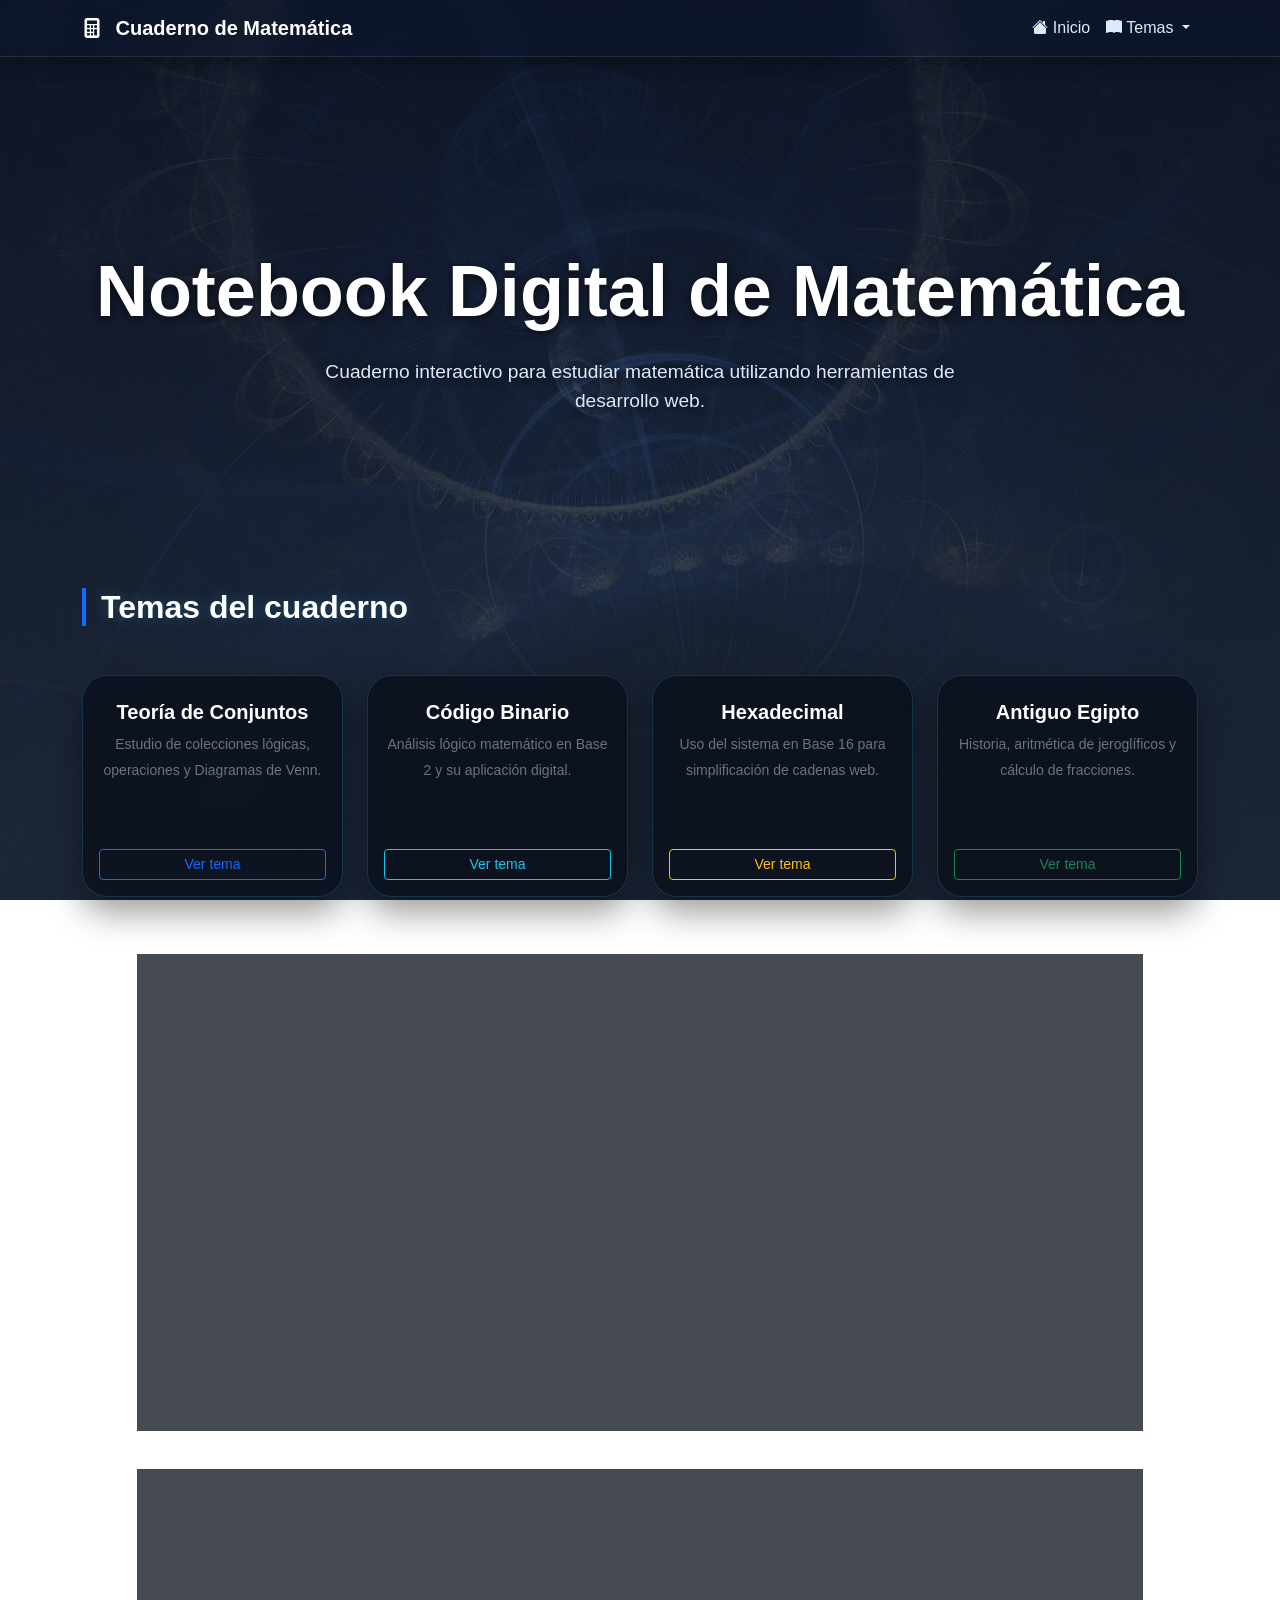
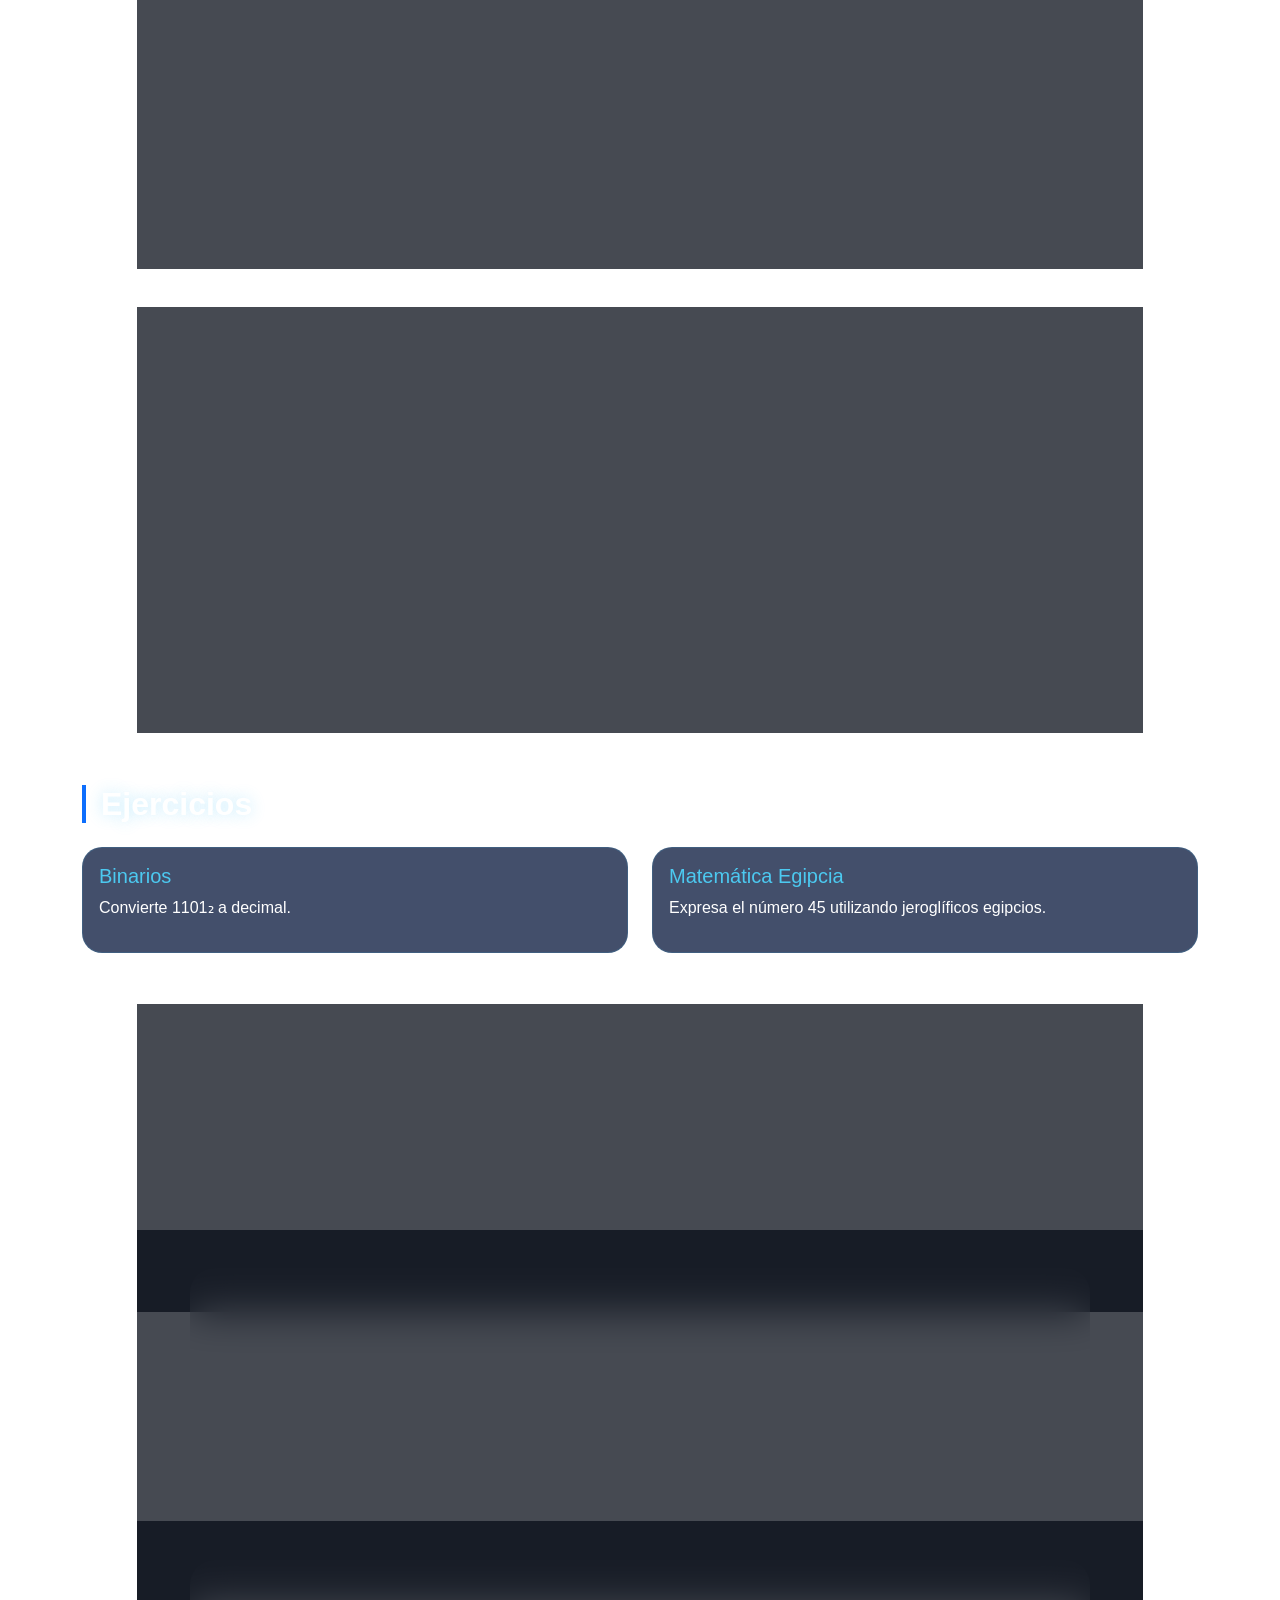
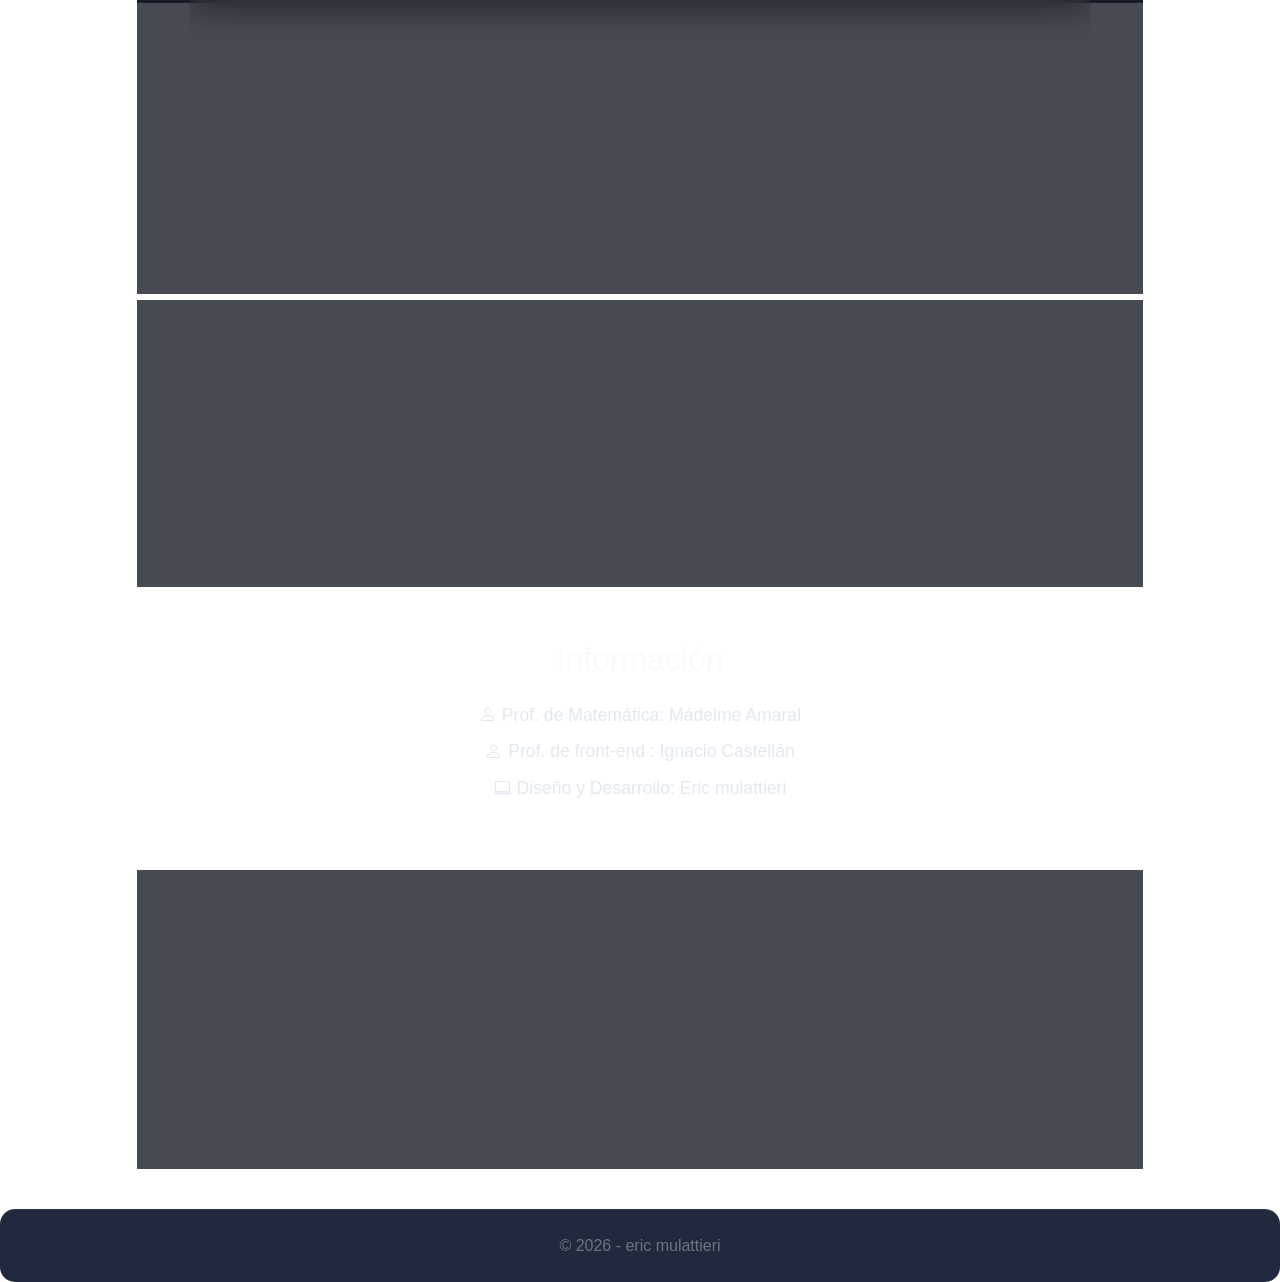
==== index.html @ 57515ef2 "primer commit" ====
<!doctype html>
<html lang="es">
  <head>
    <meta charset="UTF-8" />
    <meta name="viewport" content="width=device-width, initial-scale=1.0" />
    <title>Notebook Digital de Matemática</title>

    <link
      href="https://cdn.jsdelivr.net/npm/bootstrap@5.3.3/dist/css/bootstrap.min.css"
      rel="stylesheet"
    />
    <link
      rel="stylesheet"
      href="https://cdn.jsdelivr.net/npm/bootstrap-icons@1.11.3/font/bootstrap-icons.min.css"
    />
    <link rel="stylesheet" href="css/style.css" />
  </head>

  <body>
    <nav class="navbar navbar-expand-lg navbar-dark fixed-top custom-navbar">
      <div class="container">
        <a class="navbar-brand fw-bold" href="#">
          <i class="bi bi-calculator-fill me-2"></i>
          Cuaderno de Matemática
        </a>

        <button
          class="navbar-toggler"
          type="button"
          data-bs-toggle="collapse"
          data-bs-target="#menu"
        >
          <span class="navbar-toggler-icon"></span>
        </button>

        <div class="collapse navbar-collapse" id="menu">
          <ul class="navbar-nav ms-auto">
            <li class="nav-item">
              <a class="nav-link active" href="#">
                <i class="bi bi-house-fill"></i> Inicio
              </a>
            </li>
            <li class="nav-item dropdown">
              <a
                class="nav-link dropdown-toggle"
                href="#"
                id="navbarDropdown"
                role="button"
                data-bs-toggle="dropdown"
                aria-expanded="false"
              >
                <i class="bi bi-book-fill"></i> Temas
              </a>
              <ul class="dropdown-menu" aria-labelledby="navbarDropdown">
                <li>
                  <a class="dropdown-item" href="#teoria-conjuntos"
                    >Teoría de Conjuntos</a
                  >
                </li>
                <li>
                  <a class="dropdown-item" href="#sistema-binario"
                    >Código Binario</a
                  >
                </li>
                <li>
                  <a class="dropdown-item" href="#sistema-hexadecimal"
                    >Hexadecimal</a
                  >
                </li>
                <li>
                  <a class="dropdown-item" href="#matematica-egipto"
                    >Antiguo Egipto</a
                  >
                </li>
              </ul>
            </li>
          </ul>
        </div>
      </div>
    </nav>

    <header class="hero">
      <div class="container text-center">
        <h1 class="display-2 fw-bold mt-4">Notebook Digital de Matemática</h1>
        <p class="lead mt-4">
          Cuaderno interactivo para estudiar matemática utilizando herramientas
          de desarrollo web.
        </p>
      </div>
    </header>

    <section class="container py-5">
      <h2 class="section-title mb-4">Temas del cuaderno</h2>
      <div class="row g-4">
        <div class="col-md-6 col-lg-3">
          <div
            class="card h-100 glass-card text-center p-3 d-flex flex-column justify-content-between"
          >
            <div class="card-body p-0">
              <h5 class="card-title fw-bold text-white mt-2">
                Teoría de Conjuntos
              </h5>
              <p class="card-text text-secondary small">
                Estudio de colecciones lógicas, operaciones y Diagramas de Venn.
              </p>
            </div>
            <div class="mt-3">
              <a
                href="#teoria-conjuntos"
                class="btn btn-sm btn-outline-primary w-100"
                >Ver tema</a
              >
            </div>
          </div>
        </div>

        <div class="col-md-6 col-lg-3">
          <div
            class="card h-100 glass-card text-center p-3 d-flex flex-column justify-content-between"
          >
            <div class="card-body p-0">
              <h5 class="card-title fw-bold text-white mt-2">Código Binario</h5>
              <p class="card-text text-secondary small">
                Análisis lógico matemático en Base 2 y su aplicación digital.
              </p>
            </div>
            <div class="mt-3">
              <a
                href="#sistema-binario"
                class="btn btn-sm btn-outline-info w-100"
                >Ver tema</a
              >
            </div>
          </div>
        </div>

        <div class="col-md-6 col-lg-3">
          <div
            class="card h-100 glass-card text-center p-3 d-flex flex-column justify-content-between"
          >
            <div class="card-body p-0">
              <h5 class="card-title fw-bold text-white mt-2">Hexadecimal</h5>
              <p class="card-text text-secondary small">
                Uso del sistema en Base 16 para simplificación de cadenas web.
              </p>
            </div>
            <div class="mt-3">
              <a
                href="#sistema-hexadecimal"
                class="btn btn-sm btn-outline-warning w-100"
                >Ver tema</a
              >
            </div>
          </div>
        </div>

        <div class="col-md-6 col-lg-3">
          <div
            class="card h-100 glass-card text-center p-3 d-flex flex-column justify-content-between"
          >
            <div class="card-body p-0">
              <h5 class="card-title fw-bold text-white mt-2">Antiguo Egipto</h5>
              <p class="card-text text-secondary small">
                Historia, aritmética de jeroglíficos y cálculo de fracciones.
              </p>
            </div>
            <div class="mt-3">
              <a
                href="#matematica-egipto"
                class="btn btn-sm btn-outline-success w-100"
                >Ver tema</a
              >
            </div>
          </div>
        </div>
      </div>
    </section>

    <main id="contenedor-secciones-temas">
      <section id="teoria-conjuntos" class="container py-5 scroll-margin">
        <div class="glass-card p-4 mb-4">
          <h2 class="fw-bold mb-4">
            <i class="bi bi-diagram-3-fill me-2 text-primary"></i>Teoría de
            Conjuntos y Diagramas de Venn
          </h2>
          <div class="row g-4">
            <div class="col-lg-6">
              <h4 class="fw-bold text-primary">Conceptos Básicos</h4>
              <p
                class="text-secondary"
                style="text-align: justify; line-height: 1.6"
              >
                La teoría de conjuntos es una rama fundamental de la matemática
                que se encarga de estudiar las propiedades y relaciones de las
                colecciones de objetos, conocidos como elementos. Un conjunto se
                define claramente cuando es posible determinar de forma objetiva
                si un elemento pertenece o no a él. Las operaciones esenciales
                entre conjuntos incluyen la Unión, la Intersección y la
                Diferencia.
              </p>
            </div>
            <div class="col-lg-6">
              <h4 class="fw-bold text-success">Representación Gráfica</h4>
              <p
                class="text-secondary"
                style="text-align: justify; line-height: 1.6"
              >
                Para visualizar de manera gráfica estas relaciones lógicas, se
                utilizan los Diagramas de Venn, ideados por John Venn en 1880.
                En estos diagramas, un rectángulo exterior representa el
                conjunto Universo (U), mientras que círculos u óvalos en su
                interior ilustran los conjuntos individuales, facilitando la
                resolución de problemas lógicos complejos.
              </p>
            </div>
          </div>
        </div>
      </section>

      <section id="sistema-binario" class="container py-5 scroll-margin">
        <div class="glass-card p-4 mb-4">
          <h2 class="fw-bold mb-4">
            <i class="bi bi-binary me-2 text-info"></i>Sistemas Numéricos:
            Código Binario
          </h2>
          <div class="row g-4">
            <div class="col-lg-6">
              <h4 class="fw-bold text-info">Lógica de Base 2</h4>
              <p
                class="text-secondary"
                style="text-align: justify; line-height: 1.6"
              >
                El sistema binario utiliza exclusivamente dos dígitos: el 0 y el
                1. Es un sistema posicional donde cada posición representa una
                potencia de base 2 ($2^0, 2^1, 2^2$, etc.). En las ciencias de
                la computación, representa la unidad mínima de información
                binaria conocida como bit.
              </p>
            </div>
            <div class="col-lg-6">
              <h4 class="fw-bold text-info">Aplicación de Computación</h4>
              <p
                class="text-secondary"
                style="text-align: justify; line-height: 1.6"
              >
                A nivel físico, los microprocesadores interpretan estos dígitos
                como estados eléctricos: el 0 equivale a la ausencia de
                corriente (falso) y el 1 al paso de energía (verdadero). Toda la
                arquitectura de software actual se traduce en millones de estas
                operaciones fundamentales.
              </p>
            </div>
          </div>
        </div>
      </section>

      <section id="sistema-hexadecimal" class="container py-5 scroll-margin">
        <div class="glass-card p-4 mb-4">
          <h2 class="fw-bold mb-4">
            <i class="bi bi-hash me-2 text-warning"></i>Sistemas Numéricos:
            Hexadecimal
          </h2>
          <div class="row g-4">
            <div class="col-lg-6">
              <h4 class="fw-bold text-warning">Lógica de Base 16</h4>
              <p
                class="text-secondary"
                style="text-align: justify; line-height: 1.6"
              >
                El sistema hexadecimal es un sistema de base 16 que emplea 16
                símbolos diferentes. Utiliza los dígitos del 0 al 9 para los
                primeros diez valores, y las letras de la A a la F para
                representar los valores del 10 al 15 ($A=10, B=11, C=12, D=13,
                E=14, F=15$).
              </p>
            </div>
            <div class="col-lg-6">
              <h4 class="fw-bold text-warning">Uso en Desarrollo Web</h4>
              <p
                class="text-secondary"
                style="text-align: justify; line-height: 1.6"
              >
                Es fundamental en programación frontend porque simplifica la
                lectura de grandes cadenas binarias. Su uso más cotidiano es la
                definición de colores en la web mediante el código HEX (por
                ejemplo, #FFFFFF para blanco o #4CC9F0 para celeste) y el mapeo
                de direcciones de memoria de hardware.
              </p>
            </div>
          </div>
        </div>
      </section>
    </main>

    <section id="ejercicios" class="container py-5">
      <h2 class="section-title mb-4">Ejercicios</h2>
      <div class="row g-4" id="contenedor-ejercicios">
        <div class="col-md-6">
          <div class="card exercise-card h-100">
            <div class="card-body">
              <h5>Binarios</h5>
              <p>Convierte 1101₂ a decimal.</p>
            </div>
          </div>
        </div>

        <div class="col-md-6">
          <div class="card exercise-card h-100">
            <div class="card-body">
              <h5>Matemática Egipcia</h5>
              <p>Expresa el número 45 utilizando jeroglíficos egipcios.</p>
            </div>
          </div>
        </div>
      </div>
    </section>

    <section class="container py-3">
      <div class="glass-card mb-4 p-4">
        <h2 class="fw-bold">
          <i class="bi bi-cpu-fill me-2 text-info"></i>El Sistema Binario en la
          Era Digital
        </h2>
        <p
          class="mt-3 text-secondary"
          style="text-align: justify; line-height: 1.6"
        >
          El sistema binario es un sistema de numeración posicional que utiliza
          únicamente dos dígitos: el cero (0) y el uno (1). A diferencia del
          sistema decimal que usamos cotidianamente basado en diez dígitos, el
          binario representa la columna vertebral de la informática moderna y la
          tecnología digital.
        </p>
      </div>

      <div class="glass-card mb-4">
        <h2>Convertidor Binario a Decimal</h2>
        <div class="row g-3 mt-3">
          <div class="col-md-8">
            <input
              type="text"
              id="binarioInput"
              class="form-control"
              placeholder="Ejemplo: 1010"
            />
          </div>
          <div class="col-md-4">
            <button
              class="btn btn-primary w-100"
              onclick="convertirBinarioADecimal()"
            >
              Convertir a Decimal
            </button>
          </div>
        </div>
        <div id="resultadoBinario" class="alert alert-info mt-4 mb-0">
          Resultado: -
        </div>
      </div>

      <div class="glass-card mb-4">
        <h2>Convertidor Decimal a Binario</h2>
        <div class="row g-3 mt-3">
          <div class="col-md-8">
            <input
              type="number"
              id="decimalInput"
              class="form-control"
              placeholder="Ejemplo: 10"
              min="0"
            />
          </div>
          <div class="col-md-4">
            <button
              class="btn btn-success w-100"
              onclick="convertirDecimalABinario()"
            >
              Convertir a Binario
            </button>
          </div>
        </div>
        <div id="resultadoDecimal" class="alert alert-success mt-4 mb-0">
          Resultado: -
        </div>
      </div>
    </section>

    <section id="matematica-egipto" class="container py-5">
      <div class="glass-card p-4">
        <h2 class="section-title text-start mb-4">
          <i class="bi bi-bank2 me-2"></i>La Matemática en el Antiguo Egipto
        </h2>
        <p class="text-secondary" style="text-align: justify; line-height: 1.6">
          La matemática egipcia floreció como una herramienta puramente práctica
          y esencial para la administración del imperio faraónico...
        </p>
      </div>
    </section>

    <section id="info" class="container py-5 text-center">
      <h2 class="mb-4">Información</h2>
      <p><i class="bi bi-person"></i> Prof. de Matemática: Mádelme Amaral</p>
      <p><i class="bi bi-person"></i> Prof. de front-end : Ignacio Castellán</p>
      <p><i class="bi bi-laptop"></i> Diseño y Desarrollo: Eric mulattieri</p>
    </section>

    <section class="container py-4 text-center">
      <div class="glass-card p-4 max-width-900">
        <h4 class="mb-3 text-white fw-bold">
          ¿Querés explorar el material visual y recursos del curso?
        </h4>
        <p class="text-secondary small mb-4">ALGUNAS IMAGENES DE APOYO</p>
        <a href="temas.html" class="btn btn-lg btn-outline-info px-5 shadow-sm">
          <i class="bi bi-folder-symlink-fill me-2"></i> Ir a Biblioteca de
          Temas
        </a>
      </div>
    </section>

    <footer class="text-center py-4 text-secondary">
      © 2026 - eric mulattieri
    </footer>

    <script src="https://cdn.jsdelivr.net/npm/bootstrap@5.3.3/dist/js/bootstrap.bundle.min.js"></script>
    <script src="js/script.js"></script>
  </body>
</html>
---- css/style.css ----
* {
  margin: 0;
  padding: 0;
  box-sizing: border-box;
}

html {
  scroll-behavior: smooth;
  width: 100%;
  height: 100%;
}

body {
  font-family:
    "Segoe UI",
    -apple-system,
    sans-serif;
  color: #f8fafc;
  min-height: 100vh;
  width: 100%;

  overflow-x: hidden;
  overflow-y: auto !important;

  background:
    linear-gradient(rgba(15, 23, 42, 0.8), rgba(30, 41, 59, 0.9)),
    url("/imagenes/01.jpg") !important;
  background-size: cover !important;
  background-position: center !important;
  background-attachment: fixed !important;
}

.custom-navbar {
  background: rgba(9, 37, 101, 0.073) !important;
  backdrop-filter: blur(15px);
  -webkit-backdrop-filter: blur(15px);
  border-bottom: 1px solid rgba(255, 255, 255, 0.1);
  box-shadow: 0 5px 20px rgba(0, 0, 0, 0.3);
}

.navbar-brand {
  color: #fff !important;
  font-weight: 700;
}

.nav-link {
  color: #dbeafe !important;
  transition: color 0.3s ease;
}

.nav-link:hover {
  color: #4cc9f0 !important;
}

.dropdown-menu {
  background: #0f172a;
  border: none;
  box-shadow: 0 10px 25px rgba(0, 0, 0, 0.5);
}

.dropdown-item {
  color: white;
  transition:
    background 0.2s,
    color 0.2s;
}

.dropdown-item:hover {
  background: #1e293b;
  color: #38bdf8;
}

.hero {
  min-height: 60vh;
  display: flex;
  justify-content: center;
  align-items: center;
  text-align: center;
  padding-top: 150px;
  padding-bottom: 50px;
  text-shadow: 0 2px 8px rgba(0, 0, 0, 0.7);
}

.hero h1 {
  font-weight: 820;
  color: #ffffff;
  animation: pulsoNeon 4s ease-in-out infinite alternate;
}

.hero p {
  color: #dbeafe;
  font-size: 1.2rem;
  max-width: 700px;
  margin: auto;
}

.hero-sub {
  background: rgba(15, 23, 42, 0.6) !important;
  backdrop-filter: blur(5px);
  border-top: 1px solid rgba(255, 255, 255, 0.05);
  border-bottom: 1px solid rgba(255, 255, 255, 0.05);
}

.hero-sub h2 {
  font-weight: 700;
  color: #ffffff;
  animation: pulsoNeon 4s ease-in-out infinite alternate;
}

.hero-sub p {
  color: #dbeafe;
  max-width: 700px;
  margin: auto;
}

.hero-sub .btn-outline-info {
  border-color: #38bdf8;
  color: #38bdf8;
  transition: all 0.3s cubic-bezier(0.25, 1, 0.5, 1);
}

.hero-sub .btn-outline-info:hover {
  background: #38bdf8;
  color: #0f172a;
  box-shadow: 0 0 25px rgba(56, 189, 248, 0.6);
  transform: translateY(-3px);
}

.section-title {
  border-left: 4px solid #0d6efd;
  padding-left: 15px;
  font-weight: 700;
  color: #ffffff;
  text-shadow: 0 0 15px rgba(56, 189, 248, 0.3);
}

.topics {
  display: grid;
  grid-template-columns: repeat(2, 1fr);
  gap: 20px;
  max-width: 900px;
  margin: 0 auto;
}

.topic-card {
  display: flex;
  align-items: center;
  justify-content: space-between;
  padding: 20px 25px;
  text-decoration: none;
  color: white;
  border-radius: 20px;
  background: rgba(15, 23, 42, 0.4);
  border: 1px solid rgba(56, 189, 248, 0.15);
  backdrop-filter: blur(12px);
  box-shadow: 0 10px 30px rgba(0, 0, 0, 0.2);
}

.icon-box {
  width: 60px;
  height: 60px;
  display: flex;
  justify-content: center;
  align-items: center;
  border-radius: 15px;
  background: linear-gradient(135deg, #0e2a36, #2563eb);
  color: white;
  font-weight: bold;
  margin-right: 20px;
  box-shadow: 0 0 20px rgba(56, 189, 248, 0.4);
  transition: transform 0.3s ease;
}

.topic-card span {
  flex: 1;
  font-size: 1.1rem;
}

.glass-card {
  margin: 25px auto;
  max-width: 900px;
  background: rgba(9, 14, 25, 0.75) !important;
  border: 1px solid rgba(56, 189, 248, 0.2) !important;
  backdrop-filter: blur(20px) !important;
  -webkit-backdrop-filter: blur(20px) !important;
  padding: 35px;
  border-radius: 25px !important;
  box-shadow: 0 15px 35px rgba(0, 0, 0, 0.4) !important;
  transition:
    transform 0.3s ease,
    box-shadow 0.3s ease,
    border-color 0.3s ease;
}

.glass-card h2 {
  color: #4cc9f0;
  margin-bottom: 20px;
  text-shadow: 0 0 15px rgba(76, 201, 240, 0.2);
}

.glass-card p {
  color: #e2e8f0;
  line-height: 1.8;
}

.glass-card .form-control {
  background: rgba(15, 23, 42, 0.6) !important;
  border: 1px solid rgba(56, 189, 248, 0.2) !important;
  color: #fff !important;
  border-radius: 10px;
}

.glass-card .form-control:focus {
  background: rgba(15, 23, 42, 0.8) !important;
  border-color: #4cc9f0 !important;
  color: #fff !important;
  box-shadow: 0 0 10px rgba(76, 201, 240, 0.3) !important;
}

.exercise-card {
  background: rgba(20, 35, 70, 0.8);
  border: 1px solid rgba(56, 189, 248, 0.15);
  color: white;
  border-radius: 20px;
}

.exercise-card h5 {
  color: #4cc9f0;
}

.glass-card:hover,
.topic-card:hover,
.exercise-card:hover {
  transform: translateY(-5px) scale(1.01) !important;
  border-color: #4cc9f0 !important;
  box-shadow: 0 15px 35px rgba(76, 201, 240, 0.3) !important;
  background: rgba(15, 23, 42, 0.75) !important;
}

.topic-card:hover .icon-box {
  transform: scale(1.1) rotate(3deg);
}

.text-truncate {
  overflow: hidden;
  text-overflow: ellipsis;
  white-space: nowrap;
}

.display-6 {
  font-size: 2.5rem;
}

@keyframes pulsoNeon {
  0% {
    text-shadow:
      0 0 15px rgba(56, 189, 248, 0.3),
      0 0 30px rgba(56, 189, 248, 0.1);
  }
  100% {
    text-shadow:
      0 0 25px rgba(56, 189, 248, 0.8),
      0 0 50px rgba(76, 201, 240, 0.5);
  }
}

#info p {
  color: #e2e8f0;
  font-size: 1.1rem;
  margin-bottom: 10px;
}

footer {
  border-radius: 15px;
  margin-top: 60px;
  padding: 25px;
  background: rgba(8, 18, 40, 0.9);
  border-top: 1px solid rgba(255, 255, 255, 0.08);
  color: #cbd5e1;
}

/* scroll esto esta muy bueno lo dejo comentado para cobiar esto despues */
::-webkit-scrollbar {
  width: 10px;
}
::-webkit-scrollbar-track {
  background: #0f172a;
}
::-webkit-scrollbar-thumb {
  background: #38bdf8;
  border-radius: 20px;
}

/* diseño responsivo, guardarlo en otro css para porterior uso de mi web */
@media (max-width: 768px) {
  .hero h1 {
    font-size: 2.3rem;
  }
  .section-title {
    font-size: 2.5rem;
  }
  .topics {
    grid-template-columns: 1fr;
    padding: 0 15px;
  }
  .topic-card {
    flex-direction: column;
    text-align: center;
    gap: 15px;
  }
  .icon-box {
    margin-right: 0;
  }
}
@media (max-width: 576px) {
  .hero {
    padding-top: 140px;
  }
  .hero h1 {
    font-size: 1.8rem;
  }
  .hero p {
    font-size: 1rem;
  }
}


.img-container {
  height: 200px;
  display: flex;
  align-items: center;
  justify-content: center;
  overflow: hidden;
  border-radius: 12px;
  background: rgba(0, 0, 0, 0.3);
  border: 1px solid rgba(255, 255, 255, 0.1);
}

.img-container img {
  width: 100%;
  height: 100%;
  object-fit: cover;
  transition: transform 0.5s ease;
}

.glass-card:hover .img-container img {
  transform: scale(1.05);
}
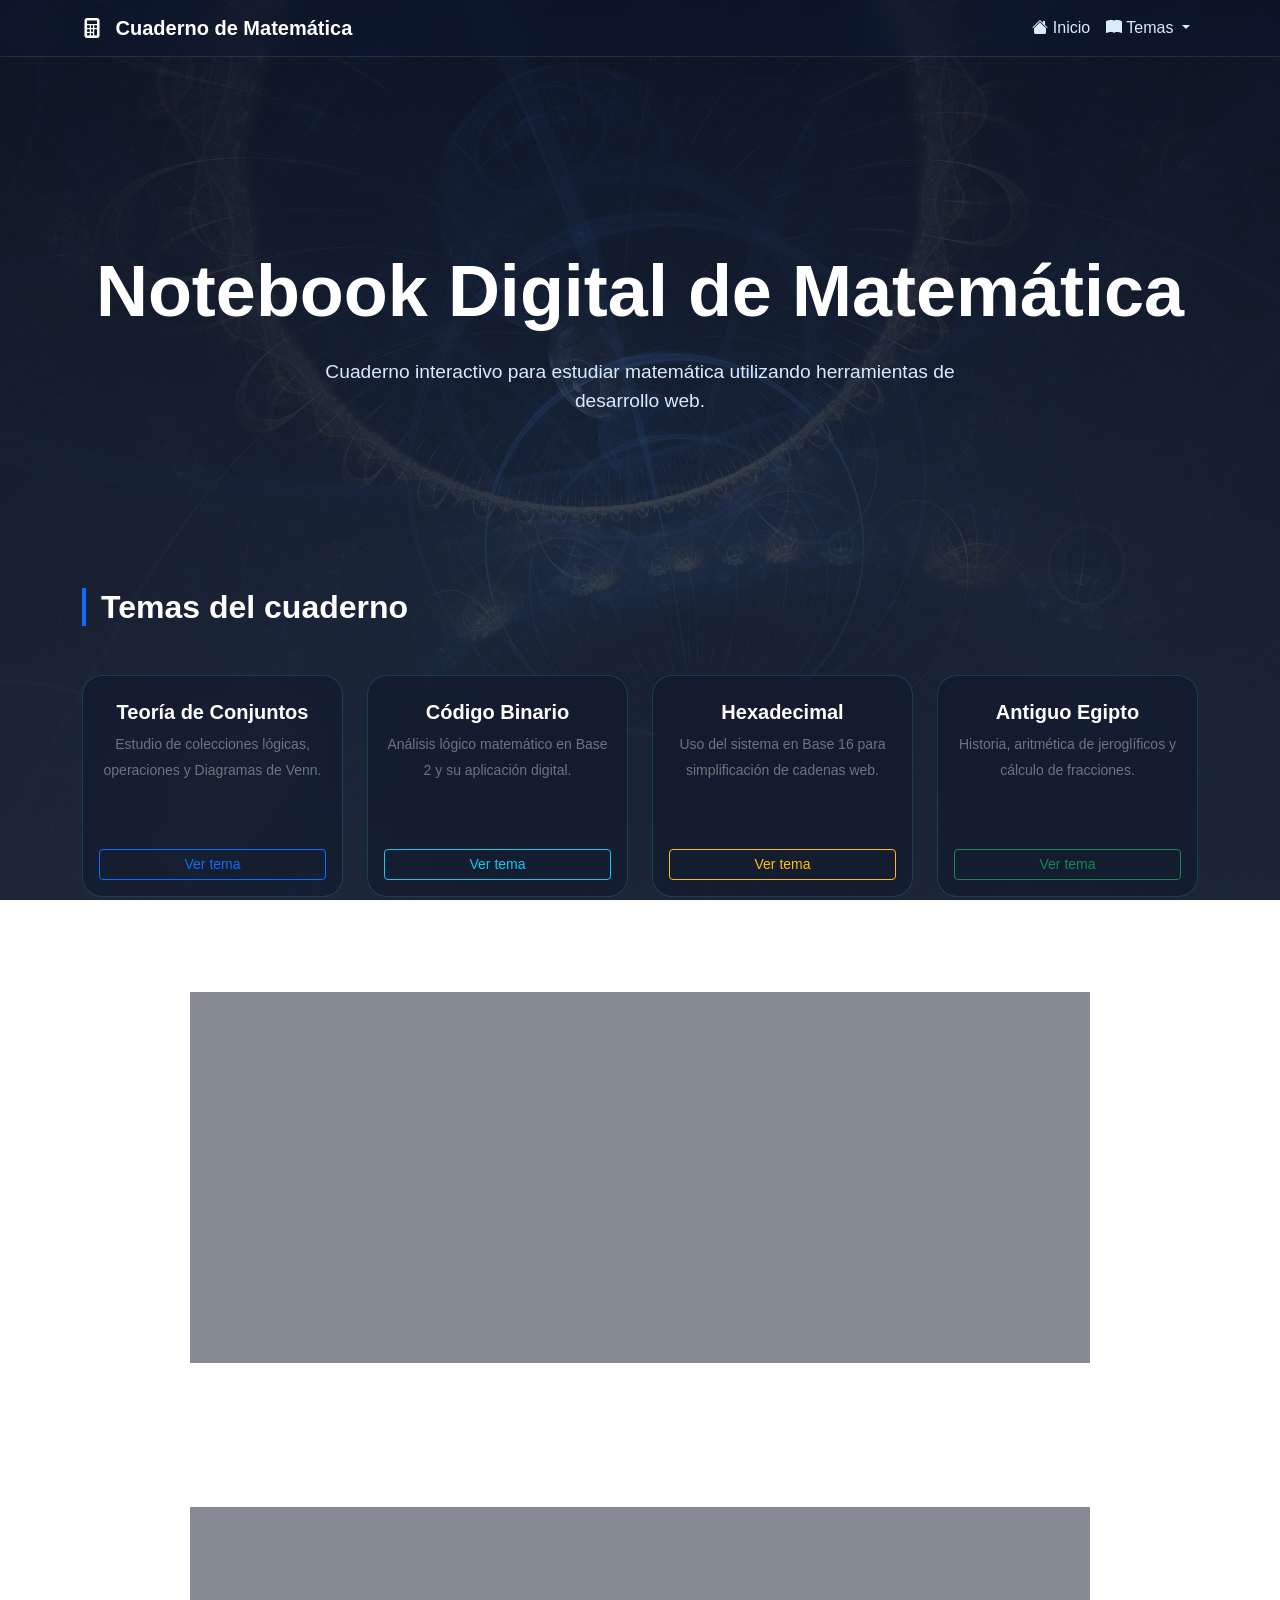
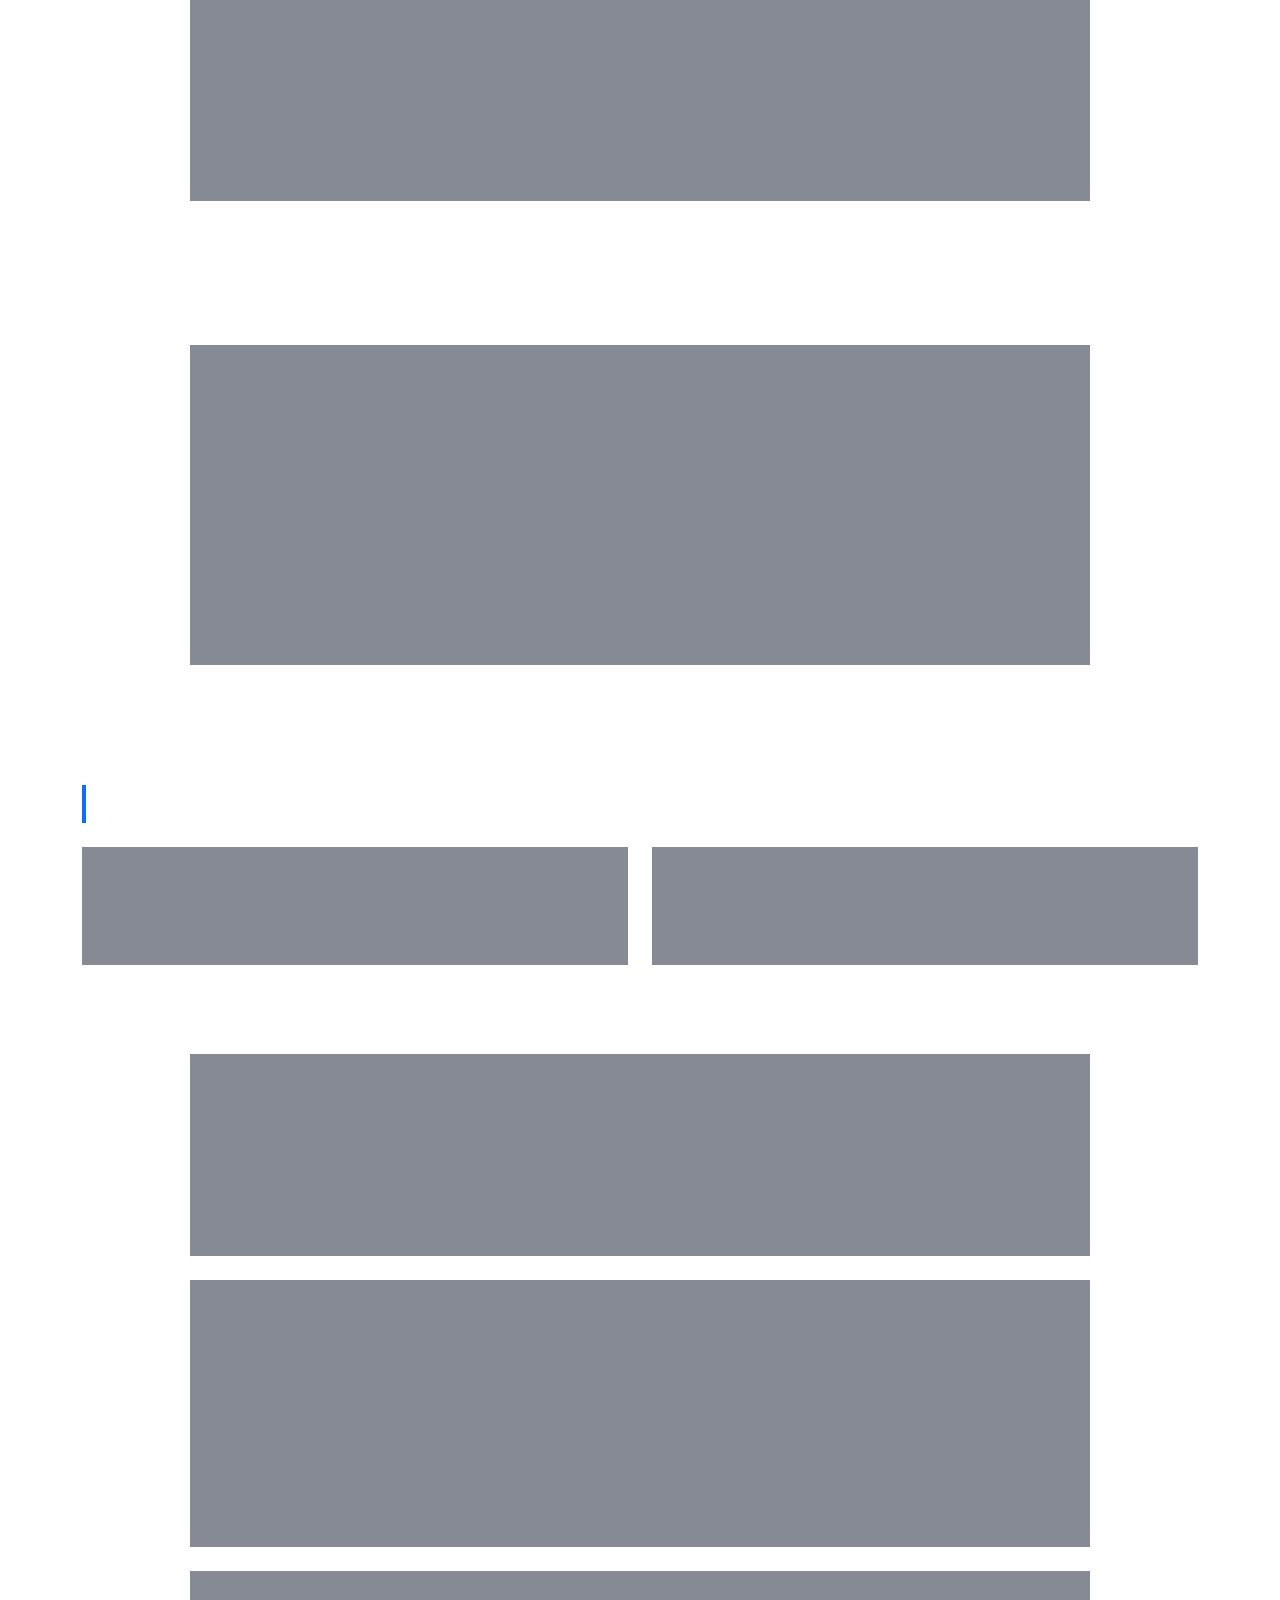
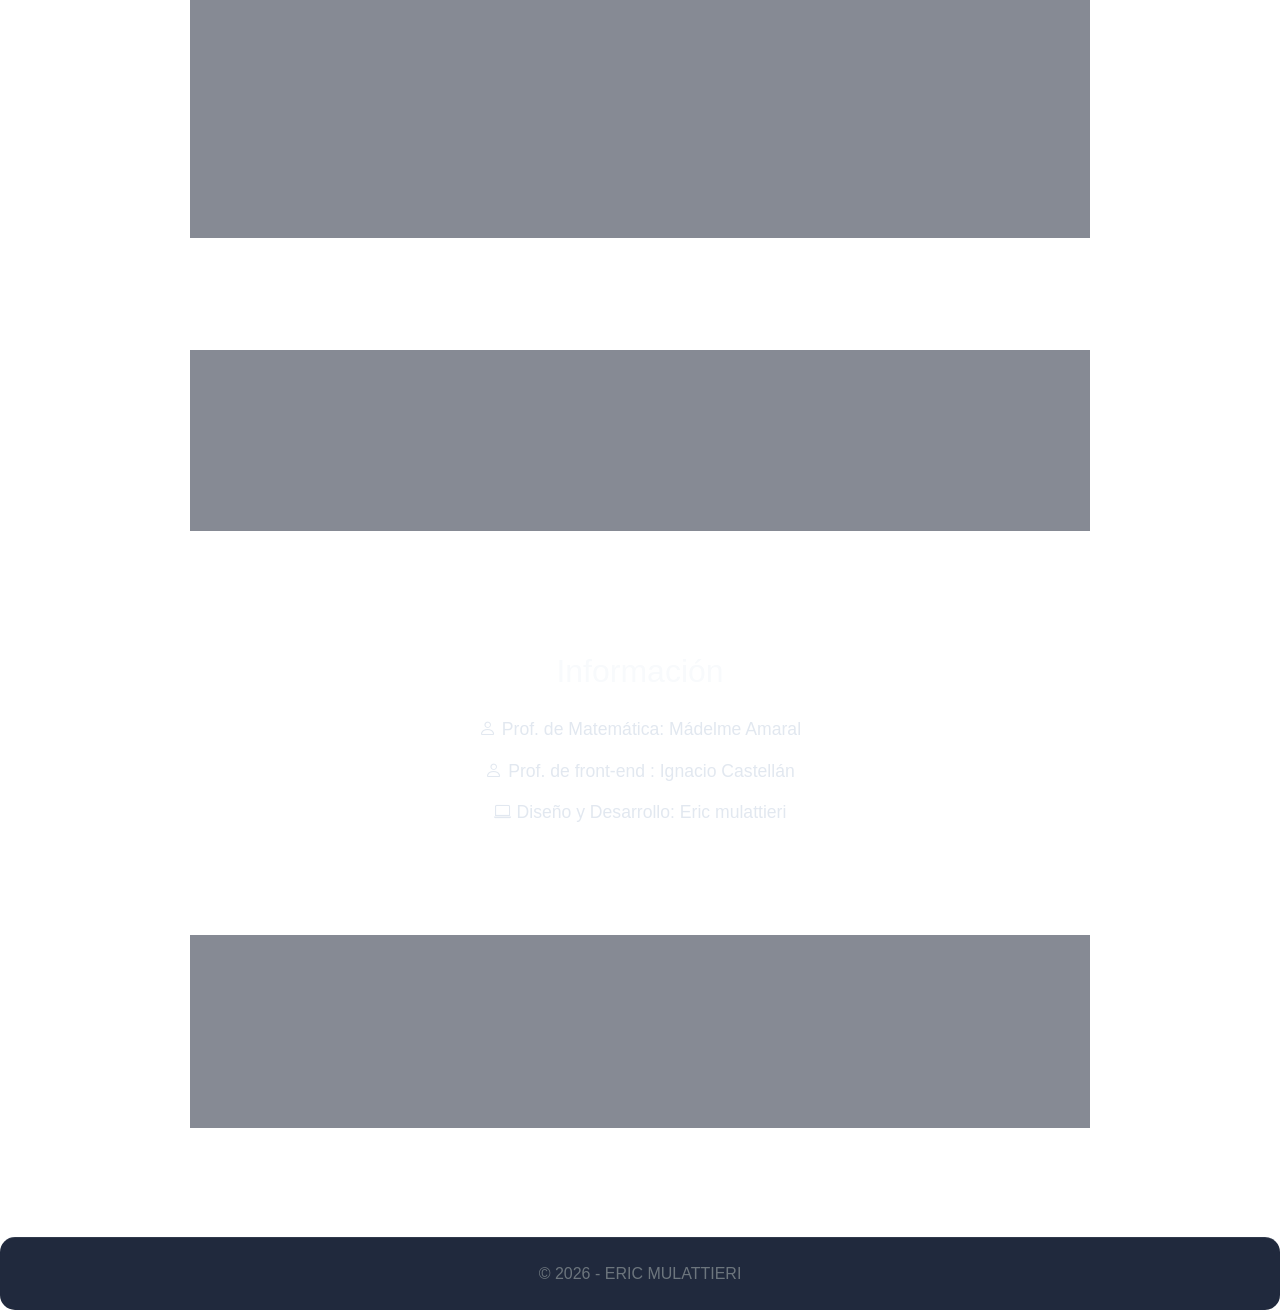
==== commit 3e779fda: "cambios" ====
--- a/index.html
+++ b/index.html
@@ -418,7 +418,7 @@
     </section>
 
     <footer class="text-center py-4 text-secondary">
-      © 2026 - eric mulattieri
+      © 2026 - ERIC MULATTIERI
     </footer>
 
     <script src="https://cdn.jsdelivr.net/npm/bootstrap@5.3.3/dist/js/bootstrap.bundle.min.js"></script>
--- a/css/style.css
+++ b/css/style.css
@@ -4,10 +4,11 @@
   box-sizing: border-box;
 }
 
-html {
-  scroll-behavior: smooth;
+html,
+body {
   width: 100%;
   height: 100%;
+  scroll-behavior: smooth;
 }
 
 body {
@@ -17,11 +18,8 @@
     sans-serif;
   color: #f8fafc;
   min-height: 100vh;
-  width: 100%;
-
   overflow-x: hidden;
   overflow-y: auto !important;
-
   background:
     linear-gradient(rgba(15, 23, 42, 0.8), rgba(30, 41, 59, 0.9)),
     url("/imagenes/01.jpg") !important;
@@ -35,7 +33,6 @@
   backdrop-filter: blur(15px);
   -webkit-backdrop-filter: blur(15px);
   border-bottom: 1px solid rgba(255, 255, 255, 0.1);
-  box-shadow: 0 5px 20px rgba(0, 0, 0, 0.3);
 }
 
 .navbar-brand {
@@ -55,7 +52,6 @@
 .dropdown-menu {
   background: #0f172a;
   border: none;
-  box-shadow: 0 10px 25px rgba(0, 0, 0, 0.5);
 }
 
 .dropdown-item {
@@ -76,22 +72,24 @@
   justify-content: center;
   align-items: center;
   text-align: center;
-  padding-top: 150px;
-  padding-bottom: 50px;
-  text-shadow: 0 2px 8px rgba(0, 0, 0, 0.7);
-}
-
-.hero h1 {
+  padding: 150px 0 50px 0;
+}
+
+.hero h1,
+.hero-sub h2 {
   font-weight: 820;
   color: #ffffff;
-  animation: pulsoNeon 4s ease-in-out infinite alternate;
-}
-
-.hero p {
+}
+
+.hero p,
+.hero-sub p {
   color: #dbeafe;
-  font-size: 1.2rem;
   max-width: 700px;
   margin: auto;
+}
+
+.hero p {
+  font-size: 1.2rem;
 }
 
 .hero-sub {
@@ -103,26 +101,17 @@
 
 .hero-sub h2 {
   font-weight: 700;
-  color: #ffffff;
-  animation: pulsoNeon 4s ease-in-out infinite alternate;
-}
-
-.hero-sub p {
-  color: #dbeafe;
-  max-width: 700px;
-  margin: auto;
 }
 
 .hero-sub .btn-outline-info {
   border-color: #38bdf8;
   color: #38bdf8;
-  transition: all 0.3s cubic-bezier(0.25, 1, 0.5, 1);
+  transition: all 0.3s ease;
 }
 
 .hero-sub .btn-outline-info:hover {
   background: #38bdf8;
   color: #0f172a;
-  box-shadow: 0 0 25px rgba(56, 189, 248, 0.6);
   transform: translateY(-3px);
 }
 
@@ -131,7 +120,6 @@
   padding-left: 15px;
   font-weight: 700;
   color: #ffffff;
-  text-shadow: 0 0 15px rgba(56, 189, 248, 0.3);
 }
 
 .topics {
@@ -142,6 +130,18 @@
   margin: 0 auto;
 }
 
+.topic-card,
+.glass-card,
+.exercise-card {
+  background: rgba(15, 23, 42, 0.5) !important;
+  border: 1px solid rgba(56, 189, 248, 0.2) !important;
+  backdrop-filter: blur(12px) !important;
+  border-radius: 20px !important;
+  transition:
+    transform 0.3s ease,
+    background 0.3s ease;
+}
+
 .topic-card {
   display: flex;
   align-items: center;
@@ -149,11 +149,40 @@
   padding: 20px 25px;
   text-decoration: none;
   color: white;
-  border-radius: 20px;
-  background: rgba(15, 23, 42, 0.4);
-  border: 1px solid rgba(56, 189, 248, 0.15);
-  backdrop-filter: blur(12px);
-  box-shadow: 0 10px 30px rgba(0, 0, 0, 0.2);
+}
+
+.glass-card {
+  margin: 25px auto;
+  max-width: 900px;
+  padding: 35px;
+}
+
+.exercise-card {
+  color: white;
+}
+
+.glass-card h2,
+.exercise-card h5 {
+  color: #4cc9f0;
+  margin-bottom: 20px;
+}
+
+.glass-card p,
+#info p {
+  color: #e2e8f0;
+  line-height: 1.8;
+}
+
+#info p {
+  font-size: 1.1rem;
+  margin-bottom: 10px;
+}
+
+.glass-card:hover,
+.topic-card:hover,
+.exercise-card:hover {
+  transform: translateY(-5px) !important;
+  background: rgba(15, 23, 42, 0.8) !important;
 }
 
 .icon-box {
@@ -167,40 +196,11 @@
   color: white;
   font-weight: bold;
   margin-right: 20px;
-  box-shadow: 0 0 20px rgba(56, 189, 248, 0.4);
-  transition: transform 0.3s ease;
 }
 
 .topic-card span {
   flex: 1;
   font-size: 1.1rem;
-}
-
-.glass-card {
-  margin: 25px auto;
-  max-width: 900px;
-  background: rgba(9, 14, 25, 0.75) !important;
-  border: 1px solid rgba(56, 189, 248, 0.2) !important;
-  backdrop-filter: blur(20px) !important;
-  -webkit-backdrop-filter: blur(20px) !important;
-  padding: 35px;
-  border-radius: 25px !important;
-  box-shadow: 0 15px 35px rgba(0, 0, 0, 0.4) !important;
-  transition:
-    transform 0.3s ease,
-    box-shadow 0.3s ease,
-    border-color 0.3s ease;
-}
-
-.glass-card h2 {
-  color: #4cc9f0;
-  margin-bottom: 20px;
-  text-shadow: 0 0 15px rgba(76, 201, 240, 0.2);
-}
-
-.glass-card p {
-  color: #e2e8f0;
-  line-height: 1.8;
 }
 
 .glass-card .form-control {
@@ -214,60 +214,24 @@
   background: rgba(15, 23, 42, 0.8) !important;
   border-color: #4cc9f0 !important;
   color: #fff !important;
-  box-shadow: 0 0 10px rgba(76, 201, 240, 0.3) !important;
-}
-
-.exercise-card {
-  background: rgba(20, 35, 70, 0.8);
-  border: 1px solid rgba(56, 189, 248, 0.15);
-  color: white;
-  border-radius: 20px;
-}
-
-.exercise-card h5 {
-  color: #4cc9f0;
-}
-
-.glass-card:hover,
-.topic-card:hover,
-.exercise-card:hover {
-  transform: translateY(-5px) scale(1.01) !important;
-  border-color: #4cc9f0 !important;
-  box-shadow: 0 15px 35px rgba(76, 201, 240, 0.3) !important;
-  background: rgba(15, 23, 42, 0.75) !important;
-}
-
-.topic-card:hover .icon-box {
-  transform: scale(1.1) rotate(3deg);
-}
-
-.text-truncate {
+  outline: none;
+}
+
+.img-container {
+  height: 200px;
+  display: flex;
+  align-items: center;
+  justify-content: center;
   overflow: hidden;
-  text-overflow: ellipsis;
-  white-space: nowrap;
-}
-
-.display-6 {
-  font-size: 2.5rem;
-}
-
-@keyframes pulsoNeon {
-  0% {
-    text-shadow:
-      0 0 15px rgba(56, 189, 248, 0.3),
-      0 0 30px rgba(56, 189, 248, 0.1);
-  }
-  100% {
-    text-shadow:
-      0 0 25px rgba(56, 189, 248, 0.8),
-      0 0 50px rgba(76, 201, 240, 0.5);
-  }
-}
-
-#info p {
-  color: #e2e8f0;
-  font-size: 1.1rem;
-  margin-bottom: 10px;
+  border-radius: 12px;
+  background: rgba(0, 0, 0, 0.3);
+  border: 1px solid rgba(255, 255, 255, 0.1);
+}
+
+.img-container img {
+  width: 100%;
+  height: 100%;
+  object-fit: cover;
 }
 
 footer {
@@ -279,19 +243,16 @@
   color: #cbd5e1;
 }
 
-/* scroll esto esta muy bueno lo dejo comentado para cobiar esto despues */
-::-webkit-scrollbar {
-  width: 10px;
-}
-::-webkit-scrollbar-track {
-  background: #0f172a;
-}
-::-webkit-scrollbar-thumb {
-  background: #38bdf8;
-  border-radius: 20px;
-}
-
-/* diseño responsivo, guardarlo en otro css para porterior uso de mi web */
+.text-truncate {
+  overflow: hidden;
+  text-overflow: ellipsis;
+  white-space: nowrap;
+}
+
+.display-6 {
+  font-size: 2.5rem;
+}
+
 @media (max-width: 768px) {
   .hero h1 {
     font-size: 2.3rem;
@@ -312,6 +273,7 @@
     margin-right: 0;
   }
 }
+
 @media (max-width: 576px) {
   .hero {
     padding-top: 140px;
@@ -323,26 +285,3 @@
     font-size: 1rem;
   }
 }
-
-
-.img-container {
-  height: 200px;
-  display: flex;
-  align-items: center;
-  justify-content: center;
-  overflow: hidden;
-  border-radius: 12px;
-  background: rgba(0, 0, 0, 0.3);
-  border: 1px solid rgba(255, 255, 255, 0.1);
-}
-
-.img-container img {
-  width: 100%;
-  height: 100%;
-  object-fit: cover;
-  transition: transform 0.5s ease;
-}
-
-.glass-card:hover .img-container img {
-  transform: scale(1.05);
-}
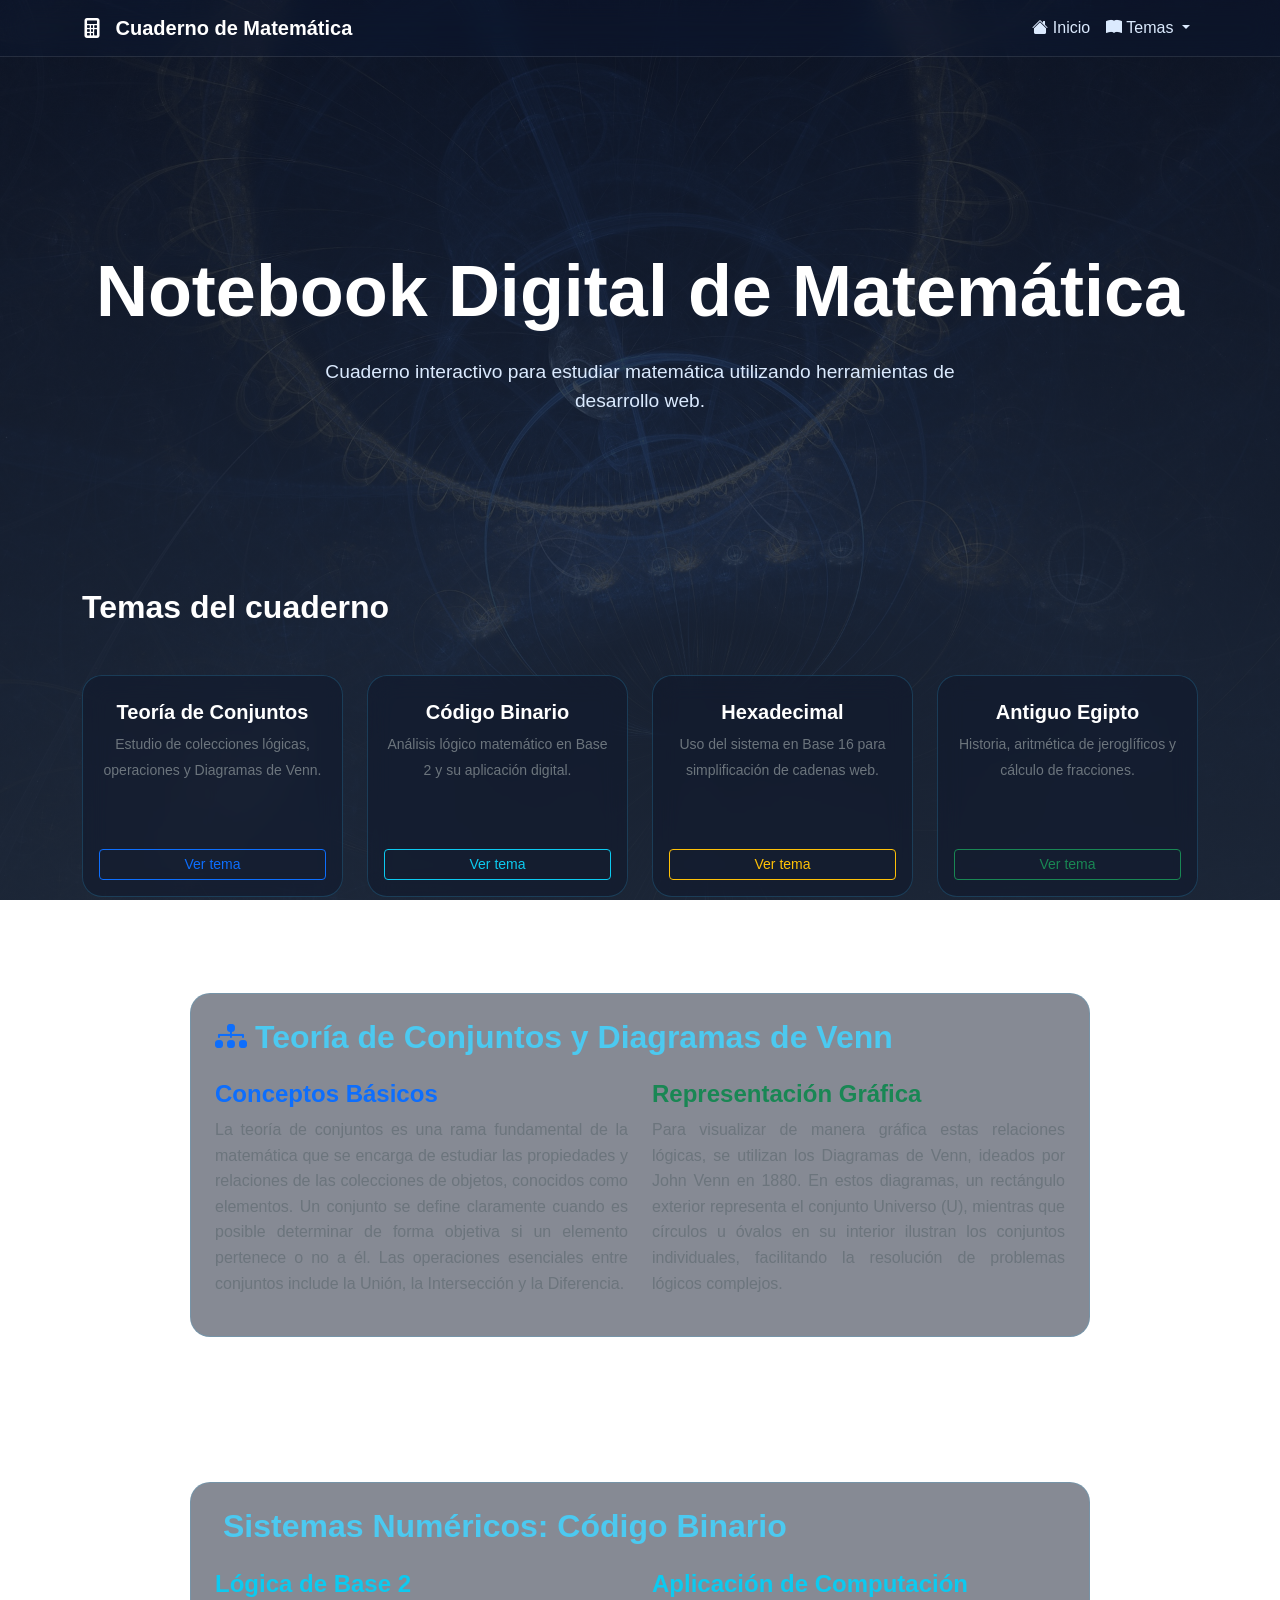
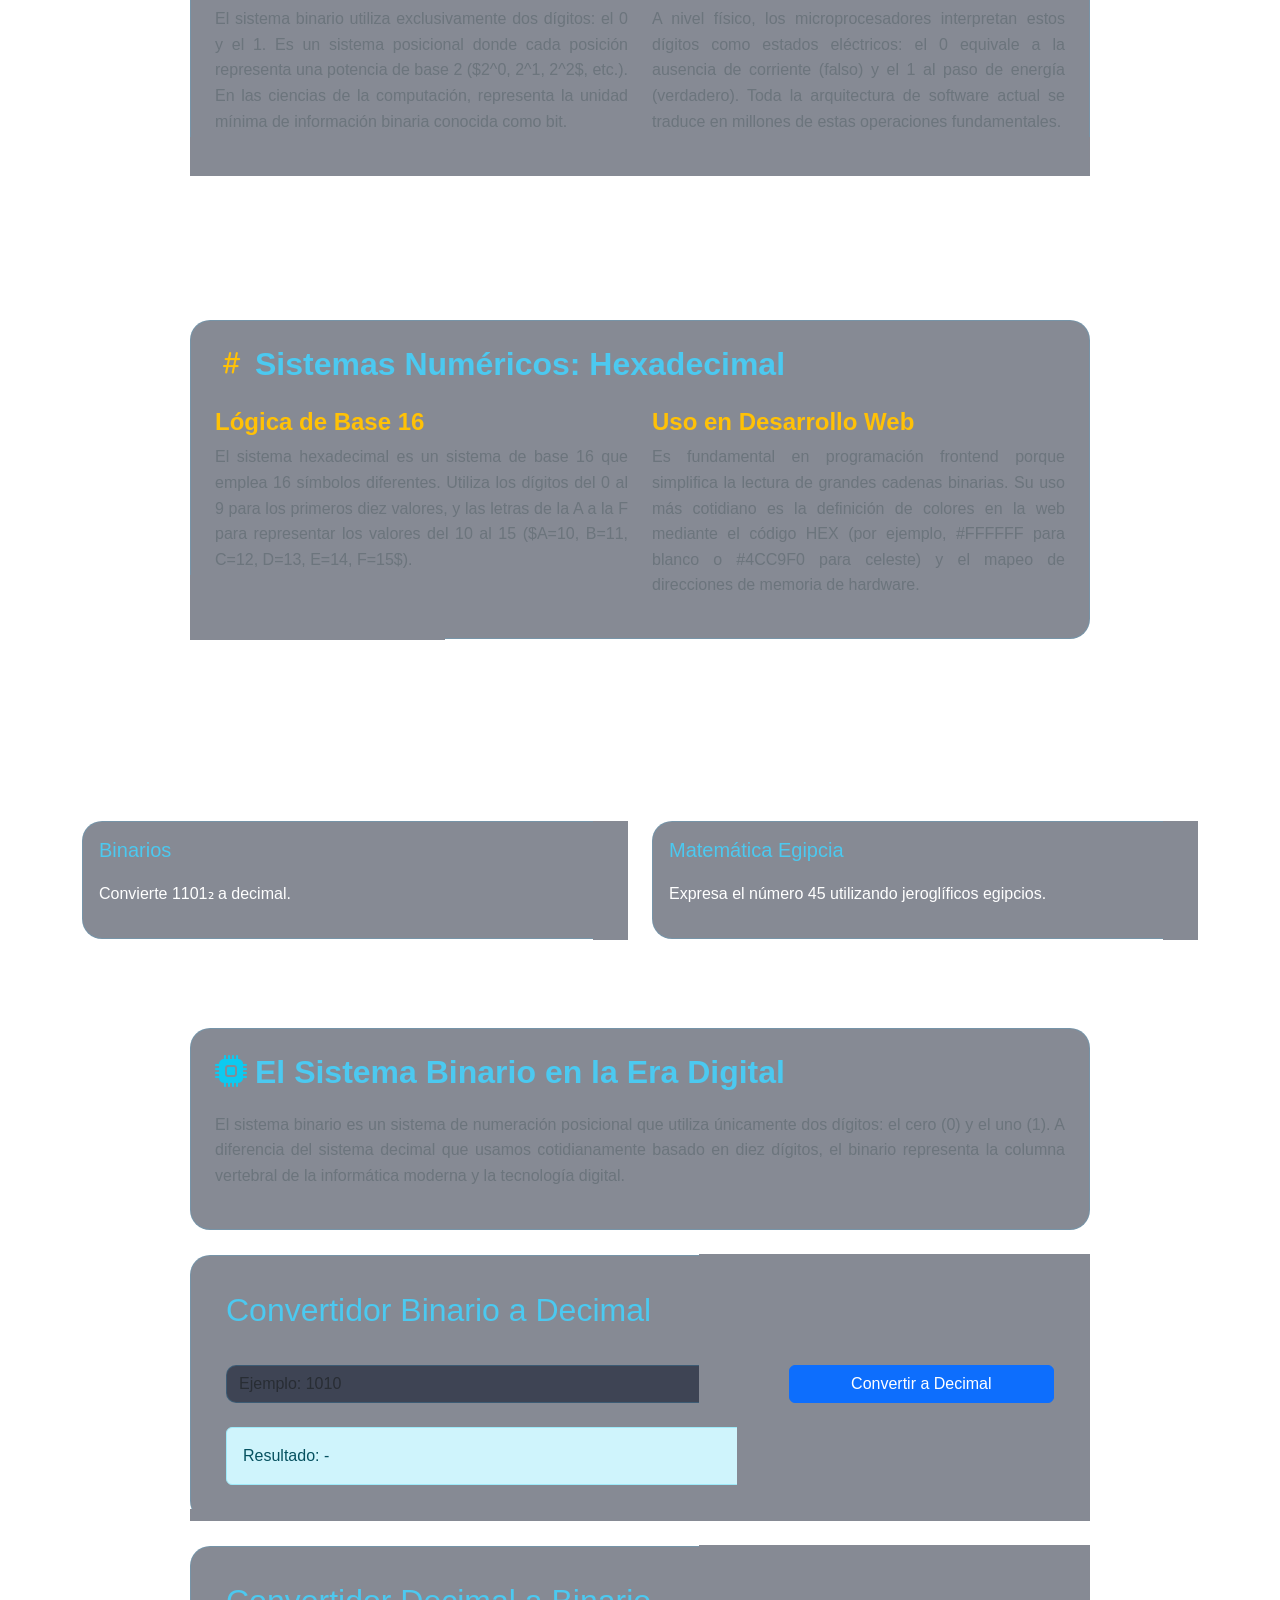
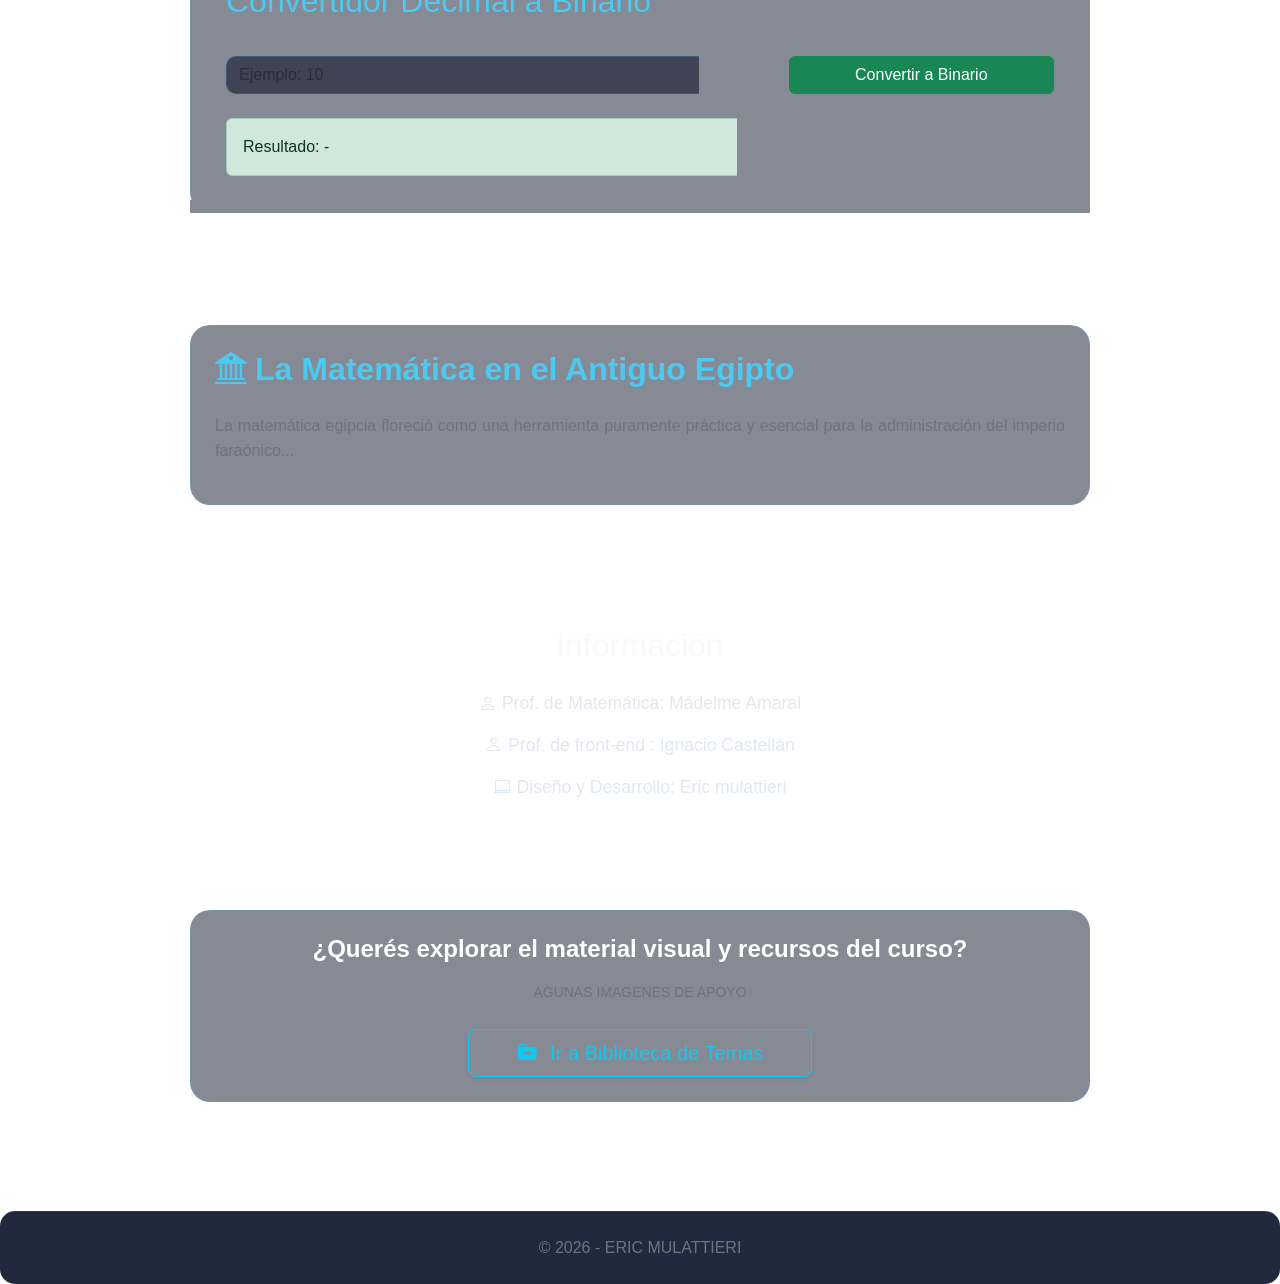
==== commit 748fe658: "cambios" ====
--- a/index.html
+++ b/index.html
@@ -14,6 +14,16 @@
       href="https://cdn.jsdelivr.net/npm/bootstrap-icons@1.11.3/font/bootstrap-icons.min.css"
     />
     <link rel="stylesheet" href="css/style.css" />
+
+    <style>
+      .section-title {
+        border-left: none !important;
+        padding-left: 0 !important;
+      }
+      .section-title::before {
+        display: none !important;
+      }
+    </style>
   </head>
 
   <body>
@@ -195,7 +205,7 @@
                 colecciones de objetos, conocidos como elementos. Un conjunto se
                 define claramente cuando es posible determinar de forma objetiva
                 si un elemento pertenece o no a él. Las operaciones esenciales
-                entre conjuntos incluyen la Unión, la Intersección y la
+                entre conjuntos include la Unión, la Intersección y la
                 Diferencia.
               </p>
             </div>
@@ -409,7 +419,7 @@
         <h4 class="mb-3 text-white fw-bold">
           ¿Querés explorar el material visual y recursos del curso?
         </h4>
-        <p class="text-secondary small mb-4">ALGUNAS IMAGENES DE APOYO</p>
+        <p class="text-secondary small mb-4">AGUNAS IMAGENES DE APOYO</p>
         <a href="temas.html" class="btn btn-lg btn-outline-info px-5 shadow-sm">
           <i class="bi bi-folder-symlink-fill me-2"></i> Ir a Biblioteca de
           Temas
@@ -424,4 +434,4 @@
     <script src="https://cdn.jsdelivr.net/npm/bootstrap@5.3.3/dist/js/bootstrap.bundle.min.js"></script>
     <script src="js/script.js"></script>
   </body>
-</html>
+</html>
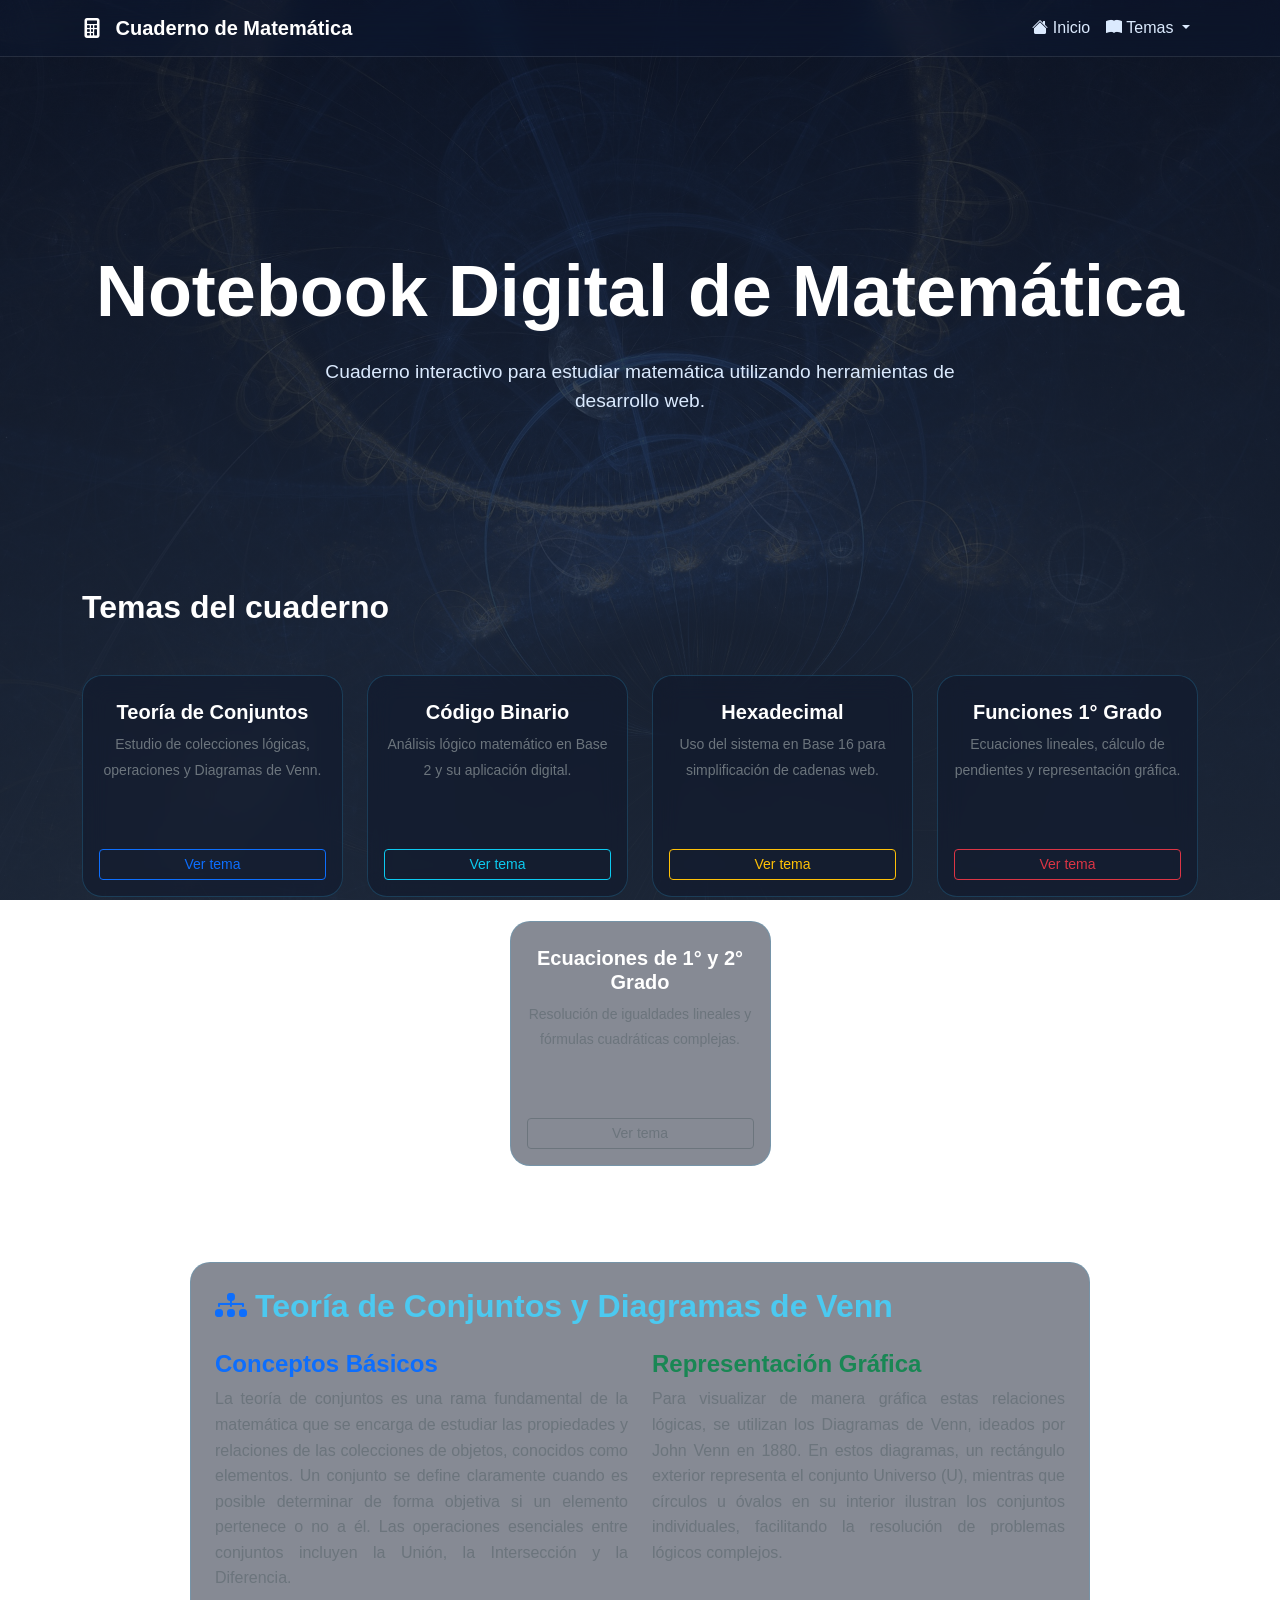
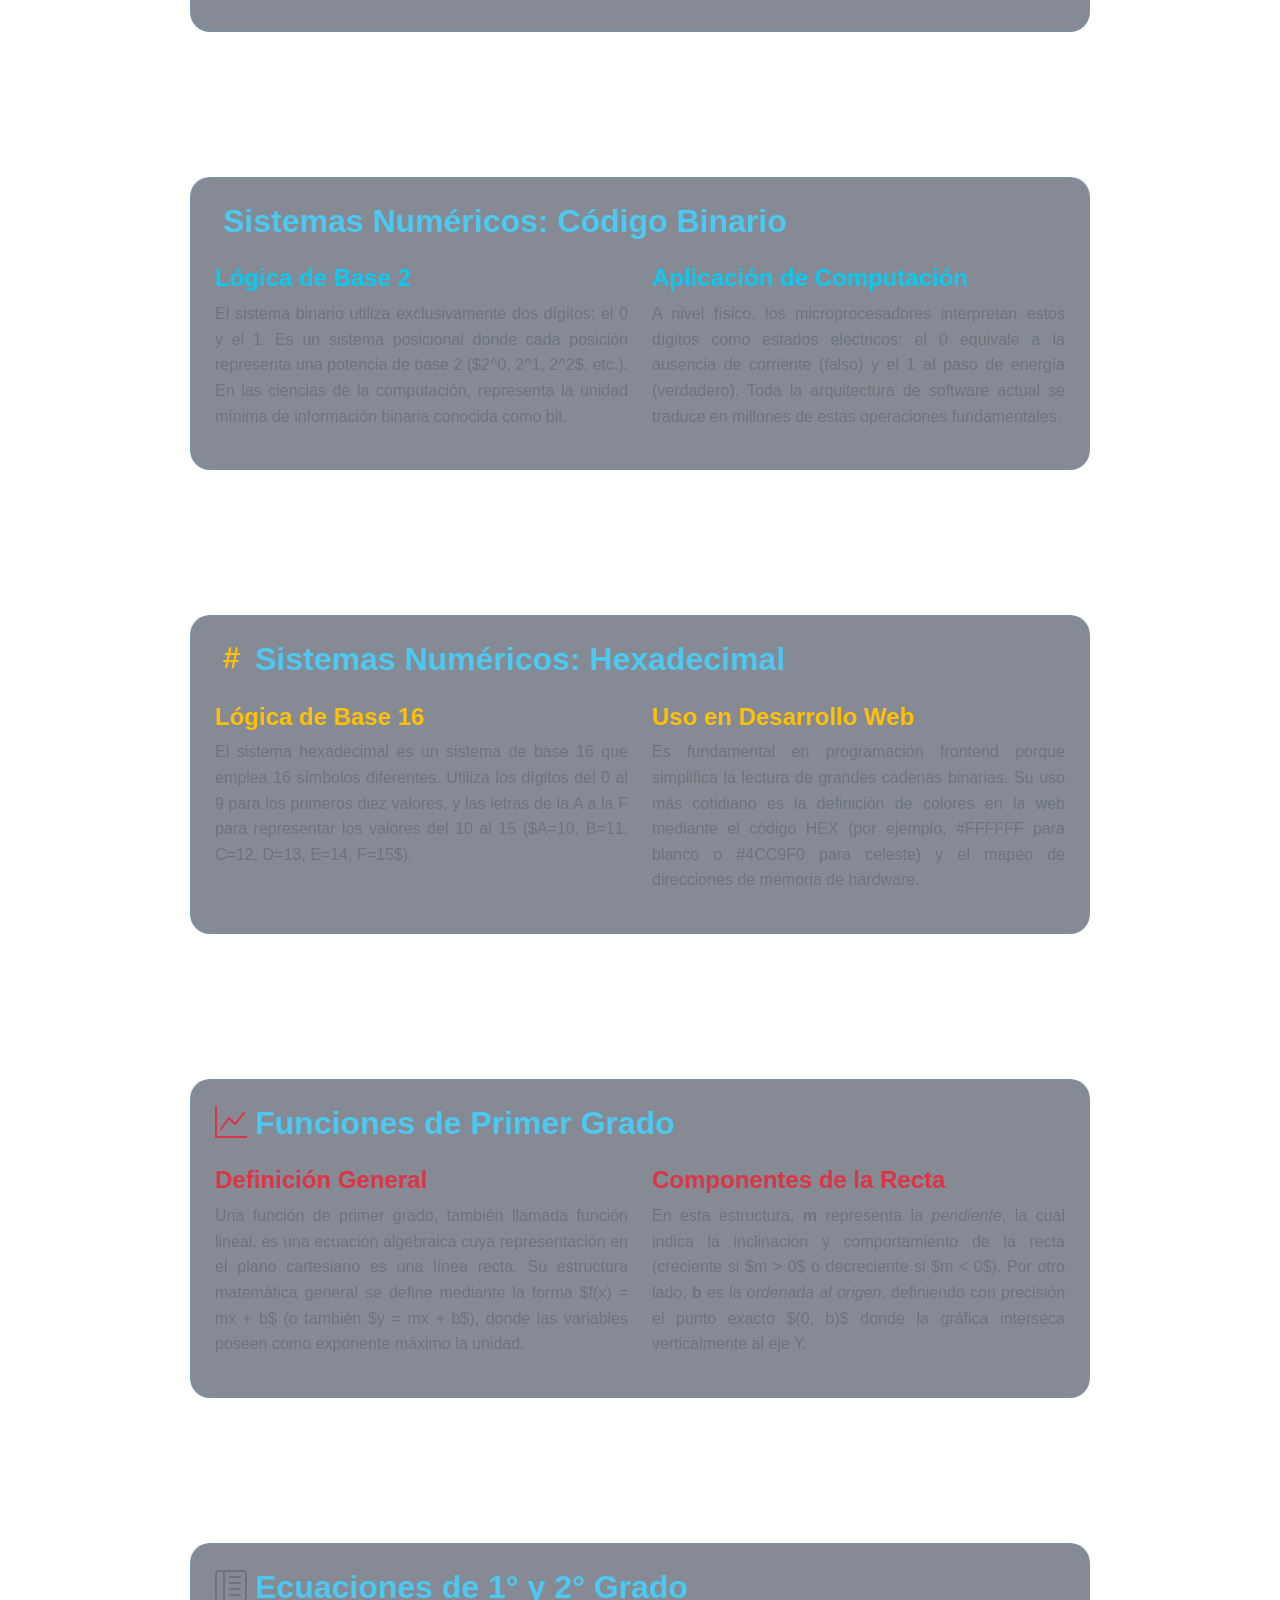
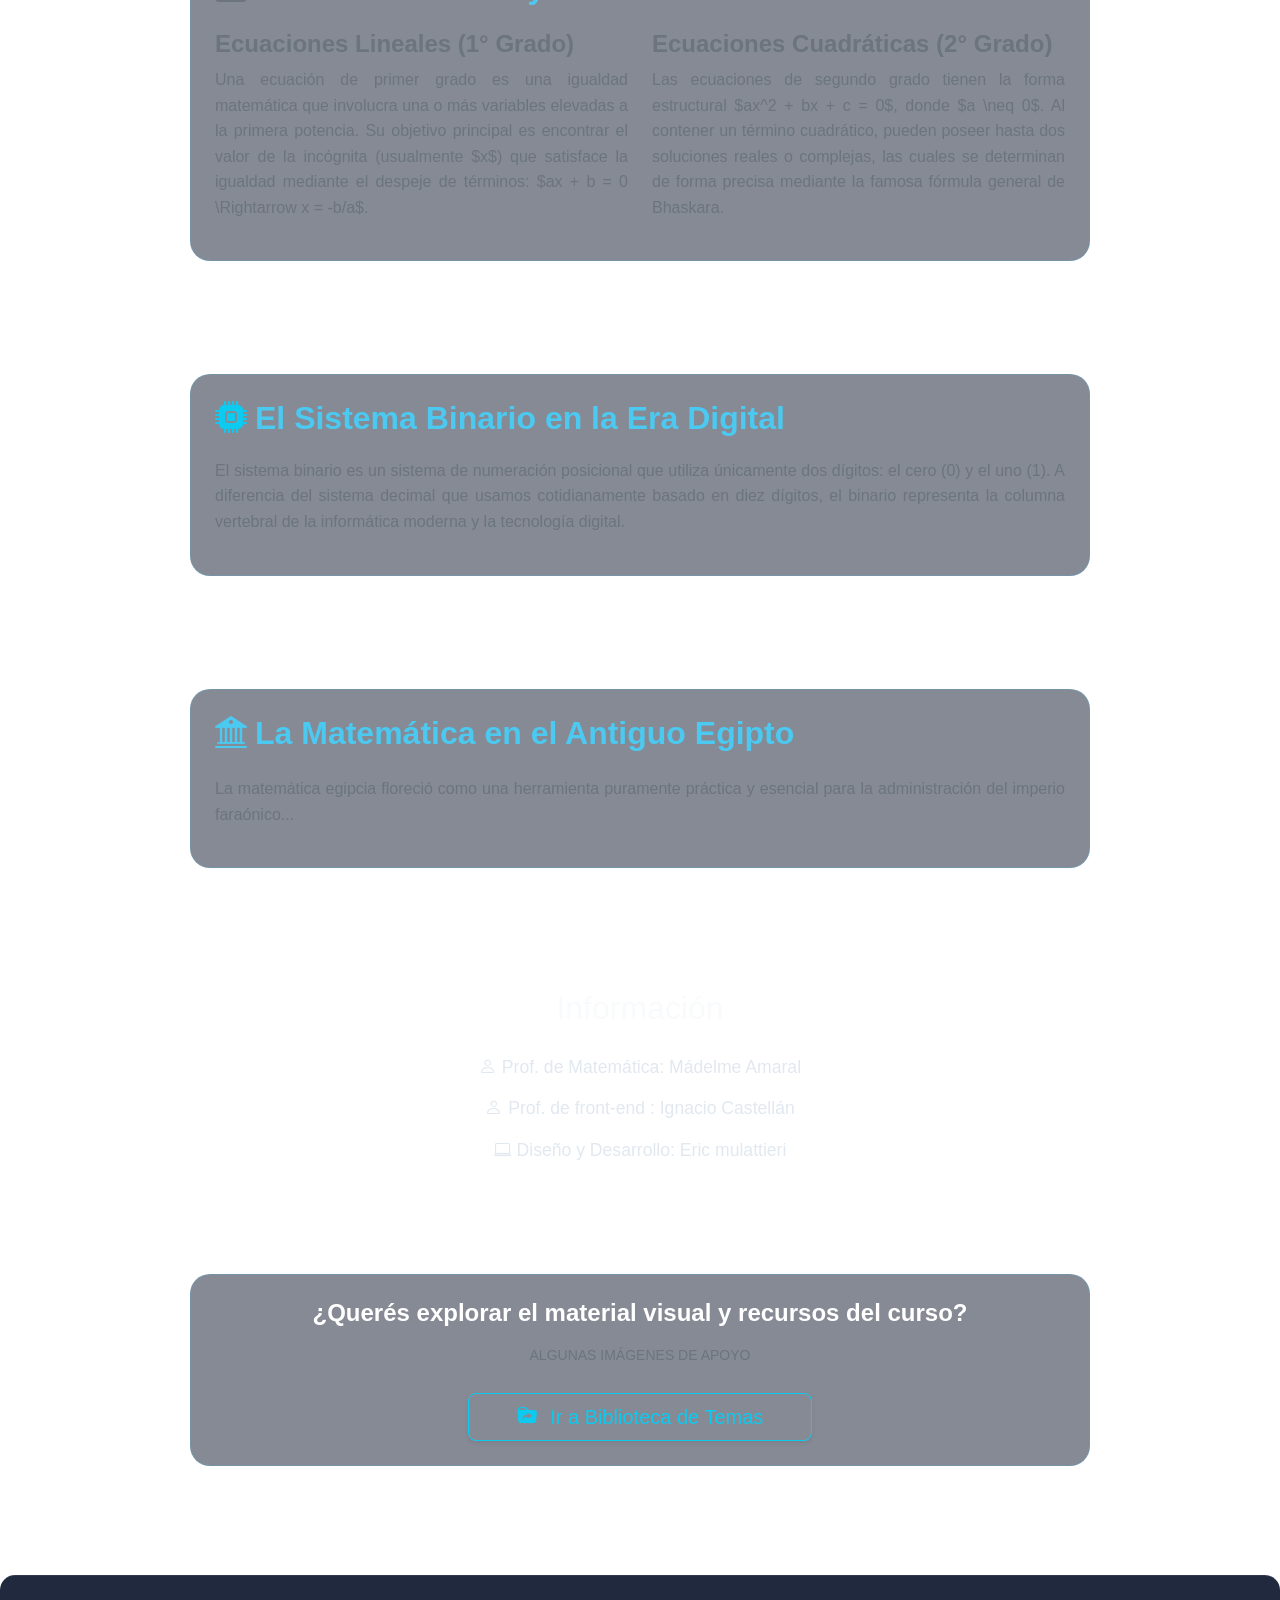
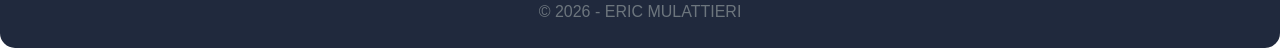
==== commit b93d1a52: "cambio card" ====
--- a/index.html
+++ b/index.html
@@ -14,16 +14,6 @@
       href="https://cdn.jsdelivr.net/npm/bootstrap-icons@1.11.3/font/bootstrap-icons.min.css"
     />
     <link rel="stylesheet" href="css/style.css" />
-
-    <style>
-      .section-title {
-        border-left: none !important;
-        padding-left: 0 !important;
-      }
-      .section-title::before {
-        display: none !important;
-      }
-    </style>
   </head>
 
   <body>
@@ -62,26 +52,12 @@
                 <i class="bi bi-book-fill"></i> Temas
               </a>
               <ul class="dropdown-menu" aria-labelledby="navbarDropdown">
-                <li>
-                  <a class="dropdown-item" href="#teoria-conjuntos"
-                    >Teoría de Conjuntos</a
-                  >
-                </li>
-                <li>
-                  <a class="dropdown-item" href="#sistema-binario"
-                    >Código Binario</a
-                  >
-                </li>
-                <li>
-                  <a class="dropdown-item" href="#sistema-hexadecimal"
-                    >Hexadecimal</a
-                  >
-                </li>
-                <li>
-                  <a class="dropdown-item" href="#matematica-egipto"
-                    >Antiguo Egipto</a
-                  >
-                </li>
+                <li><a class="dropdown-item" href="#teoria-conjuntos">Teoría de Conjuntos</a></li>
+                <li><a class="dropdown-item" href="#sistema-binario">Código Binario</a></li>
+                <li><a class="dropdown-item" href="#sistema-hexadecimal">Hexadecimal</a></li>
+                <li><a class="dropdown-item" href="#funciones-primer-grado">Funciones de 1° Grado</a></li>
+                <li><a class="dropdown-item" href="#ecuaciones-grado">Ecuaciones de 1° y 2° Grado</a></li>
+                <li><a class="dropdown-item" href="#matematica-egipto">Antiguo Egipto</a></li>
               </ul>
             </li>
           </ul>
@@ -93,93 +69,70 @@
       <div class="container text-center">
         <h1 class="display-2 fw-bold mt-4">Notebook Digital de Matemática</h1>
         <p class="lead mt-4">
-          Cuaderno interactivo para estudiar matemática utilizando herramientas
-          de desarrollo web.
+          Cuaderno interactivo para estudiar matemática utilizando herramientas de desarrollo web.
         </p>
       </div>
     </header>
 
     <section class="container py-5">
       <h2 class="section-title mb-4">Temas del cuaderno</h2>
-      <div class="row g-4">
-        <div class="col-md-6 col-lg-3">
-          <div
-            class="card h-100 glass-card text-center p-3 d-flex flex-column justify-content-between"
-          >
-            <div class="card-body p-0">
-              <h5 class="card-title fw-bold text-white mt-2">
-                Teoría de Conjuntos
-              </h5>
-              <p class="card-text text-secondary small">
-                Estudio de colecciones lógicas, operaciones y Diagramas de Venn.
-              </p>
-            </div>
-            <div class="mt-3">
-              <a
-                href="#teoria-conjuntos"
-                class="btn btn-sm btn-outline-primary w-100"
-                >Ver tema</a
-              >
-            </div>
-          </div>
-        </div>
-
-        <div class="col-md-6 col-lg-3">
-          <div
-            class="card h-100 glass-card text-center p-3 d-flex flex-column justify-content-between"
-          >
+      <div class="row g-4 justify-content-center">
+        <div class="col-md-6 col-lg-3">
+          <div class="card h-100 glass-card text-center p-3 d-flex flex-column justify-content-between">
+            <div class="card-body p-0">
+              <h5 class="card-title fw-bold text-white mt-2">Teoría de Conjuntos</h5>
+              <p class="card-text text-secondary small">Estudio de colecciones lógicas, operaciones y Diagramas de Venn.</p>
+            </div>
+            <div class="mt-3">
+              <a href="#teoria-conjuntos" class="btn btn-sm btn-outline-primary w-100">Ver tema</a>
+            </div>
+          </div>
+        </div>
+
+        <div class="col-md-6 col-lg-3">
+          <div class="card h-100 glass-card text-center p-3 d-flex flex-column justify-content-between">
             <div class="card-body p-0">
               <h5 class="card-title fw-bold text-white mt-2">Código Binario</h5>
-              <p class="card-text text-secondary small">
-                Análisis lógico matemático en Base 2 y su aplicación digital.
-              </p>
-            </div>
-            <div class="mt-3">
-              <a
-                href="#sistema-binario"
-                class="btn btn-sm btn-outline-info w-100"
-                >Ver tema</a
-              >
-            </div>
-          </div>
-        </div>
-
-        <div class="col-md-6 col-lg-3">
-          <div
-            class="card h-100 glass-card text-center p-3 d-flex flex-column justify-content-between"
-          >
+              <p class="card-text text-secondary small">Análisis lógico matemático en Base 2 y su aplicación digital.</p>
+            </div>
+            <div class="mt-3">
+              <a href="#sistema-binario" class="btn btn-sm btn-outline-info w-100">Ver tema</a>
+            </div>
+          </div>
+        </div>
+
+        <div class="col-md-6 col-lg-3">
+          <div class="card h-100 glass-card text-center p-3 d-flex flex-column justify-content-between">
             <div class="card-body p-0">
               <h5 class="card-title fw-bold text-white mt-2">Hexadecimal</h5>
-              <p class="card-text text-secondary small">
-                Uso del sistema en Base 16 para simplificación de cadenas web.
-              </p>
-            </div>
-            <div class="mt-3">
-              <a
-                href="#sistema-hexadecimal"
-                class="btn btn-sm btn-outline-warning w-100"
-                >Ver tema</a
-              >
-            </div>
-          </div>
-        </div>
-
-        <div class="col-md-6 col-lg-3">
-          <div
-            class="card h-100 glass-card text-center p-3 d-flex flex-column justify-content-between"
-          >
-            <div class="card-body p-0">
-              <h5 class="card-title fw-bold text-white mt-2">Antiguo Egipto</h5>
-              <p class="card-text text-secondary small">
-                Historia, aritmética de jeroglíficos y cálculo de fracciones.
-              </p>
-            </div>
-            <div class="mt-3">
-              <a
-                href="#matematica-egipto"
-                class="btn btn-sm btn-outline-success w-100"
-                >Ver tema</a
-              >
+              <p class="card-text text-secondary small">Uso del sistema en Base 16 para simplificación de cadenas web.</p>
+            </div>
+            <div class="mt-3">
+              <a href="#sistema-hexadecimal" class="btn btn-sm btn-outline-warning w-100">Ver tema</a>
+            </div>
+          </div>
+        </div>
+
+        <div class="col-md-6 col-lg-3">
+          <div class="card h-100 glass-card text-center p-3 d-flex flex-column justify-content-between">
+            <div class="card-body p-0">
+              <h5 class="card-title fw-bold text-white mt-2">Funciones 1° Grado</h5>
+              <p class="card-text text-secondary small">Ecuaciones lineales, cálculo de pendientes y representación gráfica.</p>
+            </div>
+            <div class="mt-3">
+              <a href="#funciones-primer-grado" class="btn btn-sm btn-outline-danger w-100">Ver tema</a>
+            </div>
+          </div>
+        </div>
+
+        <div class="col-md-6 col-lg-3">
+          <div class="card h-100 glass-card text-center p-3 d-flex flex-column justify-content-between">
+            <div class="card-body p-0">
+              <h5 class="card-title fw-bold text-white mt-2">Ecuaciones de 1° y 2° Grado</h5>
+              <p class="card-text text-secondary small">Resolución de igualdades lineales y fórmulas cuadráticas complejas.</p>
+            </div>
+            <div class="mt-3">
+              <a href="#ecuaciones-grado" class="btn btn-sm btn-outline-secondary w-100">Ver tema</a>
             </div>
           </div>
         </div>
@@ -189,38 +142,18 @@
     <main id="contenedor-secciones-temas">
       <section id="teoria-conjuntos" class="container py-5 scroll-margin">
         <div class="glass-card p-4 mb-4">
-          <h2 class="fw-bold mb-4">
-            <i class="bi bi-diagram-3-fill me-2 text-primary"></i>Teoría de
-            Conjuntos y Diagramas de Venn
-          </h2>
+          <h2 class="fw-bold mb-4"><i class="bi bi-diagram-3-fill me-2 text-primary"></i>Teoría de Conjuntos y Diagramas de Venn</h2>
           <div class="row g-4">
             <div class="col-lg-6">
               <h4 class="fw-bold text-primary">Conceptos Básicos</h4>
-              <p
-                class="text-secondary"
-                style="text-align: justify; line-height: 1.6"
-              >
-                La teoría de conjuntos es una rama fundamental de la matemática
-                que se encarga de estudiar las propiedades y relaciones de las
-                colecciones de objetos, conocidos como elementos. Un conjunto se
-                define claramente cuando es posible determinar de forma objetiva
-                si un elemento pertenece o no a él. Las operaciones esenciales
-                entre conjuntos include la Unión, la Intersección y la
-                Diferencia.
+              <p class="text-secondary" style="text-align: justify; line-height: 1.6">
+                La teoría de conjuntos es una rama fundamental de la matemática que se encarga de estudiar las propiedades y relaciones de las colecciones de objetos, conocidos como elementos. Un conjunto se define claramente cuando es posible determinar de forma objetiva si un elemento pertenece o no a él. Las operaciones esenciales entre conjuntos incluyen la Unión, la Intersección y la Diferencia.
               </p>
             </div>
             <div class="col-lg-6">
               <h4 class="fw-bold text-success">Representación Gráfica</h4>
-              <p
-                class="text-secondary"
-                style="text-align: justify; line-height: 1.6"
-              >
-                Para visualizar de manera gráfica estas relaciones lógicas, se
-                utilizan los Diagramas de Venn, ideados por John Venn en 1880.
-                En estos diagramas, un rectángulo exterior representa el
-                conjunto Universo (U), mientras que círculos u óvalos en su
-                interior ilustran los conjuntos individuales, facilitando la
-                resolución de problemas lógicos complejos.
+              <p class="text-secondary" style="text-align: justify; line-height: 1.6">
+                Para visualizar de manera gráfica estas relaciones lógicas, se utilizan los Diagramas de Venn, ideados por John Venn en 1880. En estos diagramas, un rectángulo exterior representa el conjunto Universo (U), mientras que círculos u óvalos en su interior ilustran los conjuntos individuales, facilitando la resolución de problemas lógicos complejos.
               </p>
             </div>
           </div>
@@ -229,35 +162,18 @@
 
       <section id="sistema-binario" class="container py-5 scroll-margin">
         <div class="glass-card p-4 mb-4">
-          <h2 class="fw-bold mb-4">
-            <i class="bi bi-binary me-2 text-info"></i>Sistemas Numéricos:
-            Código Binario
-          </h2>
+          <h2 class="fw-bold mb-4"><i class="bi bi-binary me-2 text-info"></i>Sistemas Numéricos: Código Binario</h2>
           <div class="row g-4">
             <div class="col-lg-6">
               <h4 class="fw-bold text-info">Lógica de Base 2</h4>
-              <p
-                class="text-secondary"
-                style="text-align: justify; line-height: 1.6"
-              >
-                El sistema binario utiliza exclusivamente dos dígitos: el 0 y el
-                1. Es un sistema posicional donde cada posición representa una
-                potencia de base 2 ($2^0, 2^1, 2^2$, etc.). En las ciencias de
-                la computación, representa la unidad mínima de información
-                binaria conocida como bit.
+              <p class="text-secondary" style="text-align: justify; line-height: 1.6">
+                El sistema binario utiliza exclusivamente dos dígitos: el 0 y el 1. Es un sistema posicional donde cada posición representa una potencia de base 2 ($2^0, 2^1, 2^2$, etc.). En las ciencias de la computación, representa la unidad mínima de información binaria conocida como bit.
               </p>
             </div>
             <div class="col-lg-6">
               <h4 class="fw-bold text-info">Aplicación de Computación</h4>
-              <p
-                class="text-secondary"
-                style="text-align: justify; line-height: 1.6"
-              >
-                A nivel físico, los microprocesadores interpretan estos dígitos
-                como estados eléctricos: el 0 equivale a la ausencia de
-                corriente (falso) y el 1 al paso de energía (verdadero). Toda la
-                arquitectura de software actual se traduce en millones de estas
-                operaciones fundamentales.
+              <p class="text-secondary" style="text-align: justify; line-height: 1.6">
+                A nivel físico, los microprocesadores interpretan estos dígitos como estados eléctricos: el 0 equivale a la ausencia de corriente (falso) y el 1 al paso de energía (verdadero). Toda la arquitectura de software actual se traduce en millones de estas operaciones fundamentales.
               </p>
             </div>
           </div>
@@ -266,143 +182,79 @@
 
       <section id="sistema-hexadecimal" class="container py-5 scroll-margin">
         <div class="glass-card p-4 mb-4">
-          <h2 class="fw-bold mb-4">
-            <i class="bi bi-hash me-2 text-warning"></i>Sistemas Numéricos:
-            Hexadecimal
-          </h2>
+          <h2 class="fw-bold mb-4"><i class="bi bi-hash me-2 text-warning"></i>Sistemas Numéricos: Hexadecimal</h2>
           <div class="row g-4">
             <div class="col-lg-6">
               <h4 class="fw-bold text-warning">Lógica de Base 16</h4>
-              <p
-                class="text-secondary"
-                style="text-align: justify; line-height: 1.6"
-              >
-                El sistema hexadecimal es un sistema de base 16 que emplea 16
-                símbolos diferentes. Utiliza los dígitos del 0 al 9 para los
-                primeros diez valores, y las letras de la A a la F para
-                representar los valores del 10 al 15 ($A=10, B=11, C=12, D=13,
-                E=14, F=15$).
+              <p class="text-secondary" style="text-align: justify; line-height: 1.6">
+                El sistema hexadecimal es un sistema de base 16 que emplea 16 símbolos diferentes. Utiliza los dígitos del 0 al 9 para los primeros diez valores, y las letras de la A a la F para representar los valores del 10 al 15 ($A=10, B=11, C=12, D=13, E=14, F=15$).
               </p>
             </div>
             <div class="col-lg-6">
               <h4 class="fw-bold text-warning">Uso en Desarrollo Web</h4>
-              <p
-                class="text-secondary"
-                style="text-align: justify; line-height: 1.6"
-              >
-                Es fundamental en programación frontend porque simplifica la
-                lectura de grandes cadenas binarias. Su uso más cotidiano es la
-                definición de colores en la web mediante el código HEX (por
-                ejemplo, #FFFFFF para blanco o #4CC9F0 para celeste) y el mapeo
-                de direcciones de memoria de hardware.
+              <p class="text-secondary" style="text-align: justify; line-height: 1.6">
+                Es fundamental en programación frontend porque simplifica la lectura de grandes cadenas binarias. Su uso más cotidiano es la definición de colores en la web mediante el código HEX (por ejemplo, #FFFFFF para blanco o #4CC9F0 para celeste) y el mapeo de direcciones de memoria de hardware.
+              </p>
+            </div>
+          </div>
+        </div>
+      </section>
+
+      <section id="funciones-primer-grado" class="container py-5 scroll-margin">
+        <div class="glass-card p-4 mb-4">
+          <h2 class="fw-bold mb-4"><i class="bi bi-graph-up me-2 text-danger"></i>Funciones de Primer Grado</h2>
+          <div class="row g-4">
+            <div class="col-lg-6">
+              <h4 class="fw-bold text-danger">Definición General</h4>
+              <p class="text-secondary" style="text-align: justify; line-height: 1.6">
+                Una función de primer grado, también llamada función lineal, es una ecuación algebraica cuya representación en el plano cartesiano es una línea recta. Su estructura matemática general se define mediante la forma $f(x) = mx + b$ (o también $y = mx + b$), donde las variables poseen como exponente máximo la unidad.
+              </p>
+            </div>
+            <div class="col-lg-6">
+              <h4 class="fw-bold text-danger">Componentes de la Recta</h4>
+              <p class="text-secondary" style="text-align: justify; line-height: 1.6">
+                En esta estructura, <strong>m</strong> representa la <em>pendiente</em>, la cual indica la inclinación y comportamiento de la recta (creciente si $m > 0$ o decreciente si $m < 0$). Por otro lado, <strong>b</strong> es la <em>ordenada al origen</em>, definiendo con precisión el punto exacto $(0, b)$ donde la gráfica interseca verticalmente al eje Y.
+              </p>
+            </div>
+          </div>
+        </div>
+      </section>
+
+      <section id="ecuaciones-grado" class="container py-5 scroll-margin">
+        <div class="glass-card p-4 mb-4">
+          <h2 class="fw-bold mb-4"><i class="bi bi-layout-text-sidebar-reverse me-2 text-secondary"></i>Ecuaciones de 1° y 2° Grado</h2>
+          <div class="row g-4">
+            <div class="col-lg-6">
+              <h4 class="fw-bold text-secondary">Ecuaciones Lineales (1° Grado)</h4>
+              <p class="text-secondary" style="text-align: justify; line-height: 1.6">
+                Una ecuación de primer grado es una igualdad matemática que involucra una o más variables elevadas a la primera potencia. Su objetivo principal es encontrar el valor de la incógnita (usualmente $x$) que satisface la igualdad mediante el despeje de términos: $ax + b = 0 \Rightarrow x = -b/a$.
+              </p>
+            </div>
+            <div class="col-lg-6">
+              <h4 class="fw-bold text-secondary">Ecuaciones Cuadráticas (2° Grado)</h4>
+              <p class="text-secondary" style="text-align: justify; line-height: 1.6">
+                Las ecuaciones de segundo grado tienen la forma estructural $ax^2 + bx + c = 0$, donde $a \neq 0$. Al contener un término cuadrático, pueden poseer hasta dos soluciones reales o complejas, las cuales se determinan de forma precisa mediante la famosa fórmula general de Bhaskara.
               </p>
             </div>
           </div>
         </div>
       </section>
     </main>
-
-    <section id="ejercicios" class="container py-5">
-      <h2 class="section-title mb-4">Ejercicios</h2>
-      <div class="row g-4" id="contenedor-ejercicios">
-        <div class="col-md-6">
-          <div class="card exercise-card h-100">
-            <div class="card-body">
-              <h5>Binarios</h5>
-              <p>Convierte 1101₂ a decimal.</p>
-            </div>
-          </div>
-        </div>
-
-        <div class="col-md-6">
-          <div class="card exercise-card h-100">
-            <div class="card-body">
-              <h5>Matemática Egipcia</h5>
-              <p>Expresa el número 45 utilizando jeroglíficos egipcios.</p>
-            </div>
-          </div>
-        </div>
-      </div>
-    </section>
 
     <section class="container py-3">
       <div class="glass-card mb-4 p-4">
-        <h2 class="fw-bold">
-          <i class="bi bi-cpu-fill me-2 text-info"></i>El Sistema Binario en la
-          Era Digital
-        </h2>
-        <p
-          class="mt-3 text-secondary"
-          style="text-align: justify; line-height: 1.6"
-        >
-          El sistema binario es un sistema de numeración posicional que utiliza
-          únicamente dos dígitos: el cero (0) y el uno (1). A diferencia del
-          sistema decimal que usamos cotidianamente basado en diez dígitos, el
-          binario representa la columna vertebral de la informática moderna y la
-          tecnología digital.
+        <h2 class="fw-bold"><i class="bi bi-cpu-fill me-2 text-info"></i>El Sistema Binario en la Era Digital</h2>
+        <p class="mt-3 text-secondary" style="text-align: justify; line-height: 1.6">
+          El sistema binario es un sistema de numeración posicional que utiliza únicamente dos dígitos: el cero (0) y el uno (1). A diferencia del sistema decimal que usamos cotidianamente basado en diez dígitos, el binario representa la columna vertebral de la informática moderna y la tecnología digital.
         </p>
-      </div>
-
-      <div class="glass-card mb-4">
-        <h2>Convertidor Binario a Decimal</h2>
-        <div class="row g-3 mt-3">
-          <div class="col-md-8">
-            <input
-              type="text"
-              id="binarioInput"
-              class="form-control"
-              placeholder="Ejemplo: 1010"
-            />
-          </div>
-          <div class="col-md-4">
-            <button
-              class="btn btn-primary w-100"
-              onclick="convertirBinarioADecimal()"
-            >
-              Convertir a Decimal
-            </button>
-          </div>
-        </div>
-        <div id="resultadoBinario" class="alert alert-info mt-4 mb-0">
-          Resultado: -
-        </div>
-      </div>
-
-      <div class="glass-card mb-4">
-        <h2>Convertidor Decimal a Binario</h2>
-        <div class="row g-3 mt-3">
-          <div class="col-md-8">
-            <input
-              type="number"
-              id="decimalInput"
-              class="form-control"
-              placeholder="Ejemplo: 10"
-              min="0"
-            />
-          </div>
-          <div class="col-md-4">
-            <button
-              class="btn btn-success w-100"
-              onclick="convertirDecimalABinario()"
-            >
-              Convertir a Binario
-            </button>
-          </div>
-        </div>
-        <div id="resultadoDecimal" class="alert alert-success mt-4 mb-0">
-          Resultado: -
-        </div>
       </div>
     </section>
 
     <section id="matematica-egipto" class="container py-5">
       <div class="glass-card p-4">
-        <h2 class="section-title text-start mb-4">
-          <i class="bi bi-bank2 me-2"></i>La Matemática en el Antiguo Egipto
-        </h2>
+        <h2 class="section-title text-start mb-4"><i class="bi bi-bank2 me-2"></i>La Matemática en el Antiguo Egipto</h2>
         <p class="text-secondary" style="text-align: justify; line-height: 1.6">
-          La matemática egipcia floreció como una herramienta puramente práctica
-          y esencial para la administración del imperio faraónico...
+          La matemática egipcia floreció como una herramienta puramente práctica y esencial para la administración del imperio faraónico...
         </p>
       </div>
     </section>
@@ -416,13 +268,10 @@
 
     <section class="container py-4 text-center">
       <div class="glass-card p-4 max-width-900">
-        <h4 class="mb-3 text-white fw-bold">
-          ¿Querés explorar el material visual y recursos del curso?
-        </h4>
-        <p class="text-secondary small mb-4">AGUNAS IMAGENES DE APOYO</p>
+        <h4 class="mb-3 text-white fw-bold">¿Querés explorar el material visual y recursos del curso?</h4>
+        <p class="text-secondary small mb-4">ALGUNAS IMÁGENES DE APOYO</p>
         <a href="temas.html" class="btn btn-lg btn-outline-info px-5 shadow-sm">
-          <i class="bi bi-folder-symlink-fill me-2"></i> Ir a Biblioteca de
-          Temas
+          <i class="bi bi-folder-symlink-fill me-2"></i> Ir a Biblioteca de Temas
         </a>
       </div>
     </section>
--- a/css/style.css
+++ b/css/style.css
@@ -285,3 +285,30 @@
     font-size: 1rem;
   }
 }
+.section-title {
+  border-left: none !important;
+  padding-left: 0 !important;
+}
+
+.section-title::before {
+  display: none !important;
+}
+.scroll-margin {
+  scroll-margin-top: 80px;
+}
+
+.section-title {
+  border-left: none !important;
+  padding-left: 0 !important;
+}
+
+.section-title::before {
+  display: none !important;
+}
+
+.formula-container {
+  background: rgba(255, 255, 255, 0.05);
+  border-radius: 8px;
+  padding: 15px;
+  text-align: center;
+}
